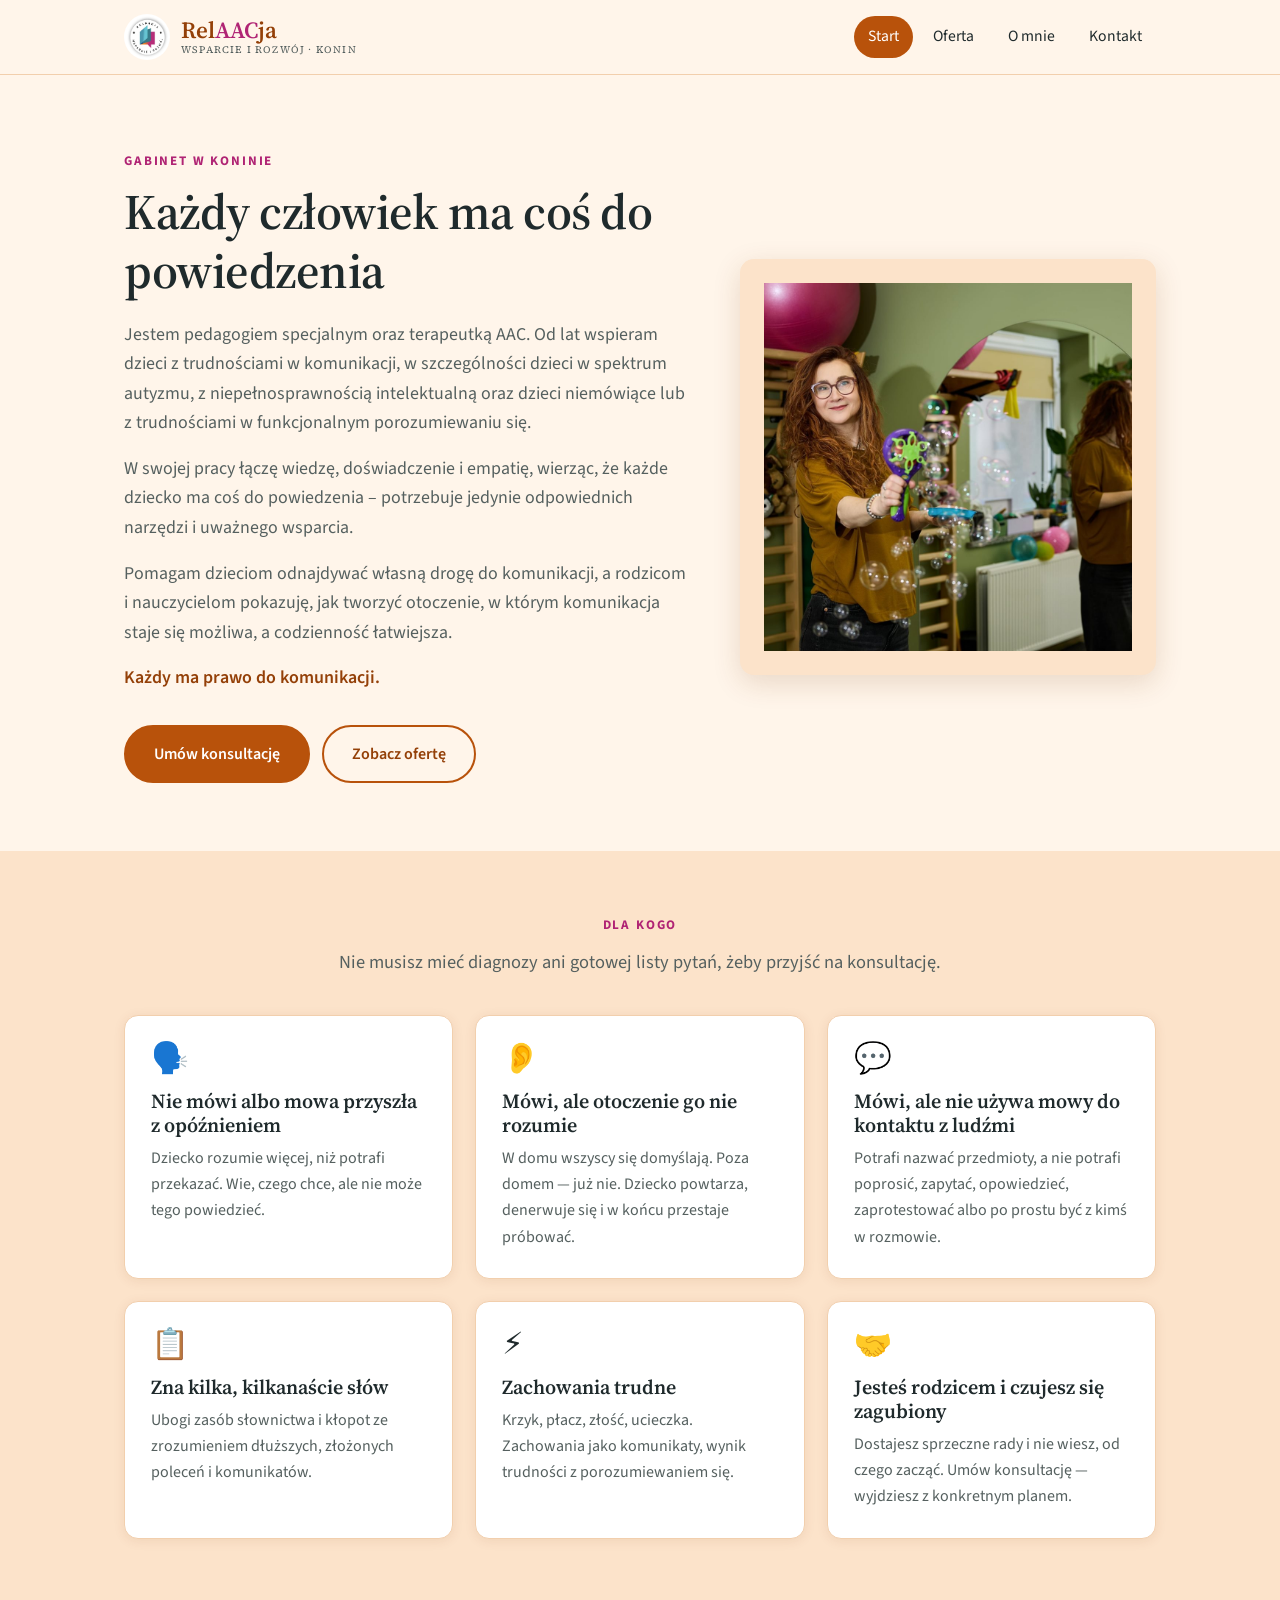
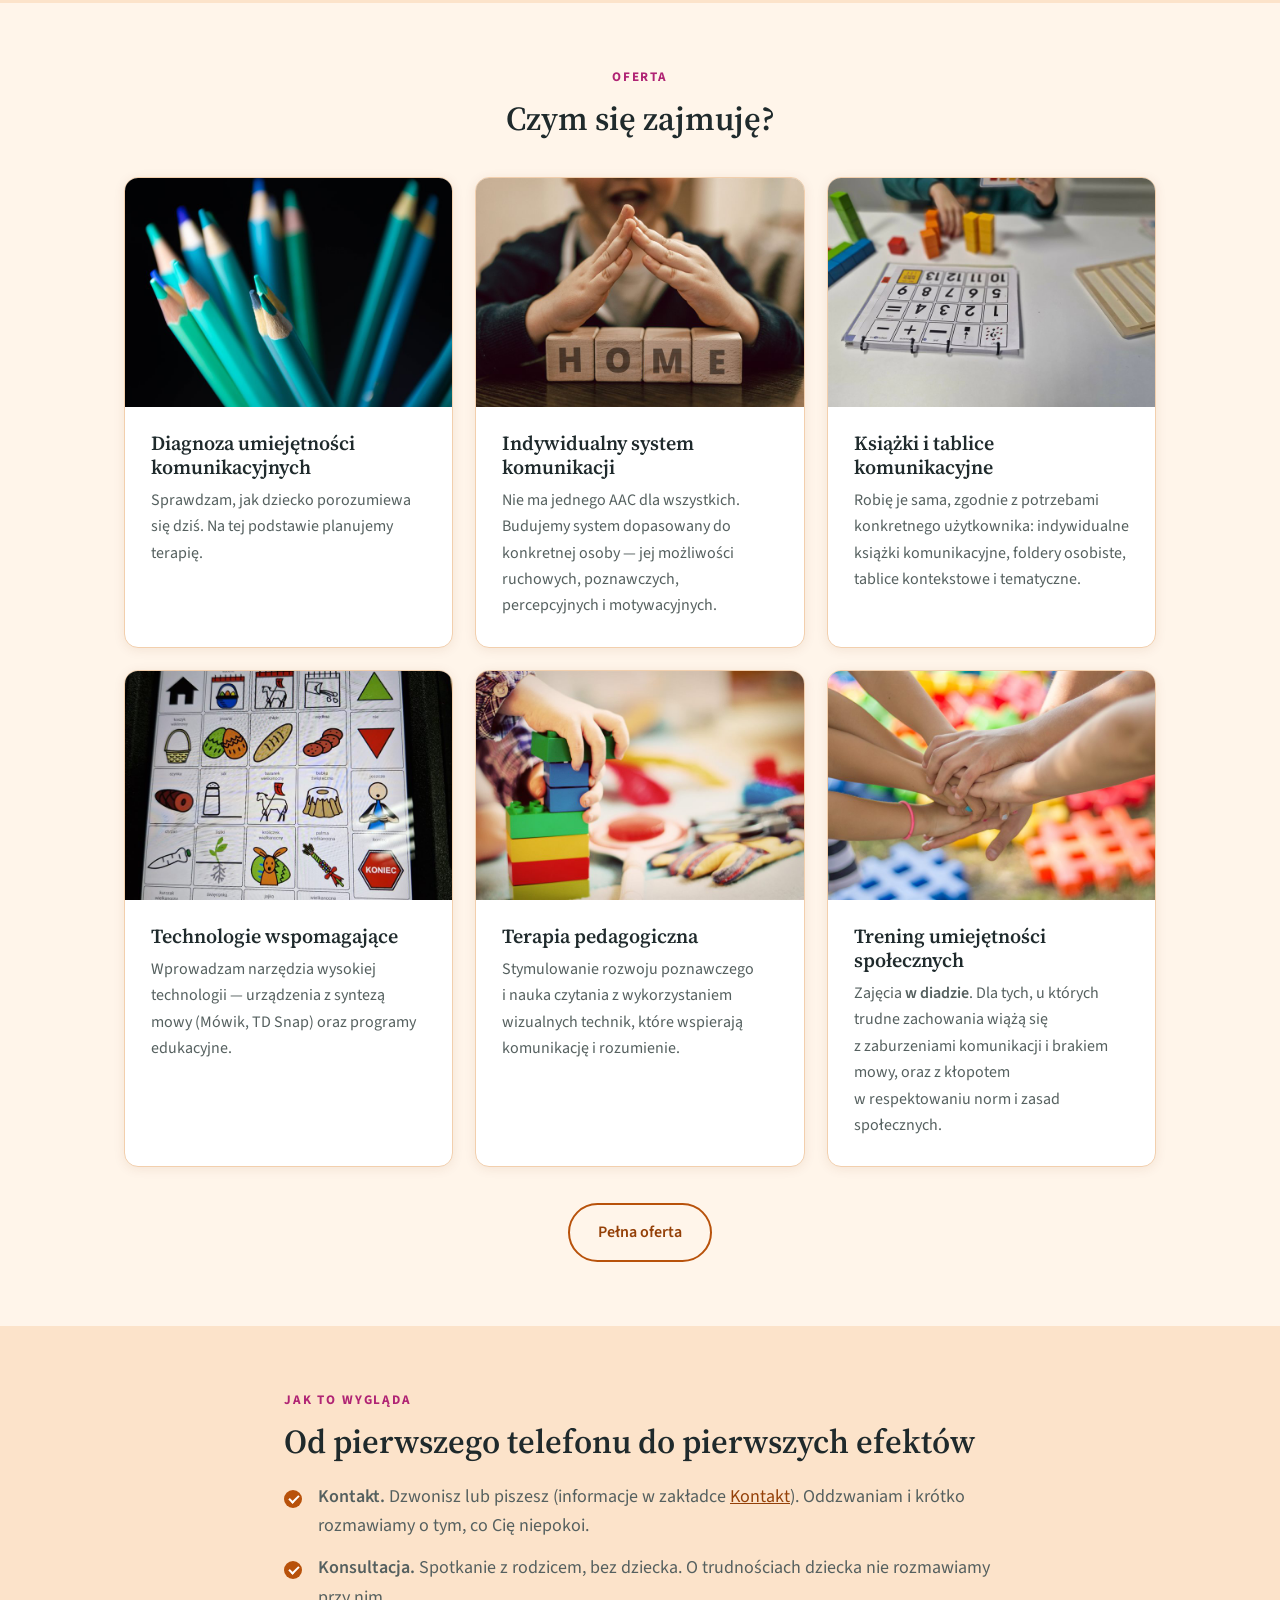
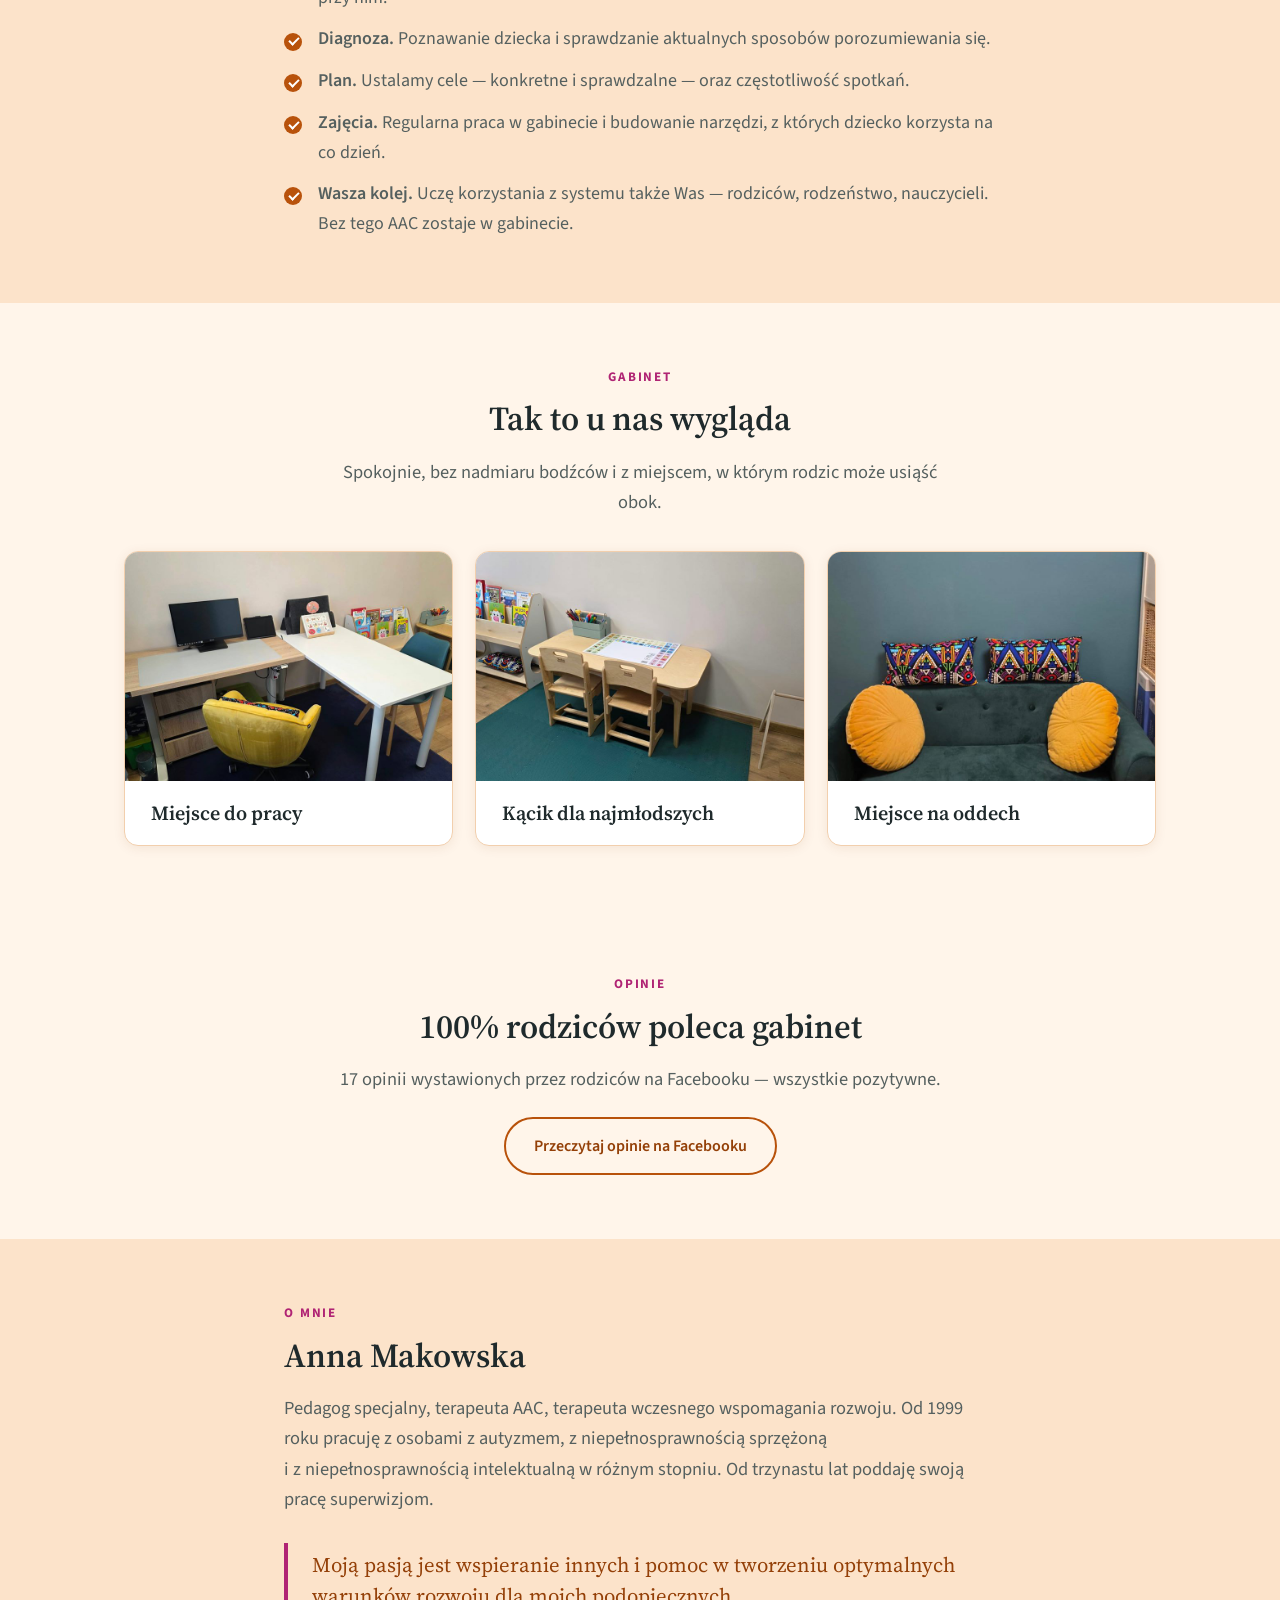
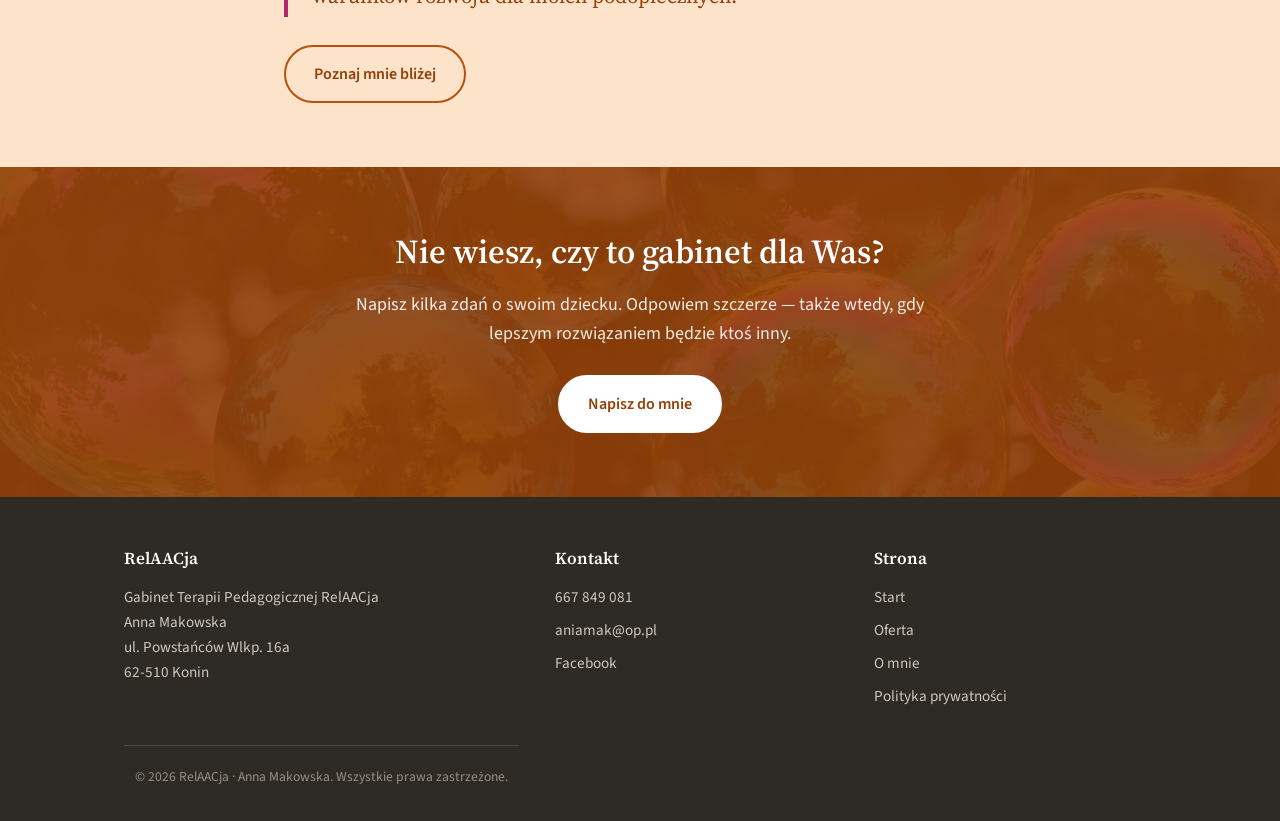
==== index.html @ c29cffcb "Try the site in the orange from the logo Anna wants to see the palette built on the orange in her lo" ====
<!DOCTYPE html>
<html lang="pl">
<head>
<meta charset="UTF-8">
<meta name="viewport" content="width=device-width, initial-scale=1">
<title>RelAACja — Anna Makowska | AAC i&nbsp;terapia pedagogiczna, Konin</title>
<meta name="description" content="Gabinet w Koninie. Alternatywne i wspomagające metody komunikacji (AAC), terapia pedagogiczna, wczesne wspomaganie rozwoju. Od 1999 roku pracy z dziećmi i młodzieżą niemówiącą.">
<link rel="preconnect" href="https://fonts.googleapis.com">
<link rel="preconnect" href="https://fonts.gstatic.com" crossorigin>
<link href="https://fonts.googleapis.com/css2?family=Source+Serif+4:wght@400;600;700&family=Source+Sans+3:wght@400;600;700&display=swap" rel="stylesheet">
<meta name="robots" content="noindex, nofollow">
<link rel="stylesheet" href="styl.css?v=39fa6bea">
<link rel="icon" type="image/jpeg" href="zdjecia/logo.jpg?v=5c3c6f18">
</head>
<body>

<header class="gora">
  <div class="wrap">
    <a class="logo" href="index.html">
      <img src="zdjecia/logo.jpg?v=5c3c6f18" alt="Logo gabinetu RelAACja">
      <span>Rel<span class="aac">AAC</span>ja<span class="podtytul">Wsparcie i&nbsp;rozwój &middot; Konin</span></span>
    </a>
    <nav>
      <a href="index.html" class="tu">Start</a>
      <a href="oferta.html">Oferta</a>
      <a href="o-mnie.html">O&nbsp;mnie</a>
      <a href="kontakt.html">Kontakt</a>
    </nav>
  </div>
</header>

<!-- ---------- hero ---------- -->
<section class="hero">
  <div class="wrap">
    <div>
      <p class="nadtytul">Gabinet w&nbsp;Koninie</p>
      <h1>Każdy człowiek ma coś do powiedzenia</h1>
      <p class="wstep">
        Jestem pedagogiem specjalnym oraz terapeutką AAC. Od lat wspieram dzieci
        z&nbsp;trudnościami w&nbsp;komunikacji, w&nbsp;szczególności dzieci w&nbsp;spektrum autyzmu,
        z&nbsp;niepełnosprawnością intelektualną oraz dzieci niemówiące lub
        z&nbsp;trudnościami w&nbsp;funkcjonalnym porozumiewaniu się.
      </p>
      <p class="wstep">
        W&nbsp;swojej pracy łączę wiedzę, doświadczenie i&nbsp;empatię, wierząc, że każde
        dziecko ma coś do powiedzenia – potrzebuje jedynie odpowiednich narzędzi
        i&nbsp;uważnego wsparcia.
      </p>
      <p class="wstep">
        Pomagam dzieciom odnajdywać własną drogę do komunikacji, a&nbsp;rodzicom
        i&nbsp;nauczycielom pokazuję, jak tworzyć otoczenie, w&nbsp;którym komunikacja staje
        się możliwa, a&nbsp;codzienność łatwiejsza.
      </p>
      <p class="wstep"><strong>Każdy ma prawo do komunikacji.</strong></p>
      <div class="przyciski">
        <a class="btn" href="kontakt.html">Umów konsultację</a>
        <a class="btn btn-obrys" href="oferta.html">Zobacz ofertę</a>
      </div>
    </div>
    <div class="hero-foto">
      <img src="zdjecia/hero-banki.jpg?v=1e55b22a"
           alt="Anna Makowska puszcza bańki mydlane w sali terapeutycznej">
    </div>
  </div>
</section>

<!-- ---------- dla kogo ---------- -->
<section class="akcent">
  <div class="wrap">
    <div class="srodek" style="margin-bottom:38px;">
      <p class="nadtytul">Dla kogo</p>
      <p class="lead" style="max-width:640px;margin:0 auto;">
        Nie musisz mieć diagnozy ani gotowej listy pytań, żeby przyjść
        na konsultację.
      </p>
    </div>
    <div class="karty">
      <div class="karta">
        <span class="ikona">🗣️</span>
        <h3>Nie mówi albo mowa przyszła z&nbsp;opóźnieniem</h3>
        <p>Dziecko rozumie więcej, niż potrafi przekazać. Wie, czego chce,
           ale nie może tego powiedzieć.</p>
      </div>
      <div class="karta">
        <span class="ikona">👂</span>
        <h3>Mówi, ale otoczenie go nie rozumie</h3>
        <p>W&nbsp;domu wszyscy się domyślają. Poza domem — już nie. Dziecko
           powtarza, denerwuje się i&nbsp;w&nbsp;końcu przestaje próbować.</p>
      </div>
      <div class="karta">
        <span class="ikona">💬</span>
        <h3>Mówi, ale nie używa mowy do kontaktu z&nbsp;ludźmi</h3>
        <p>Potrafi nazwać przedmioty, a&nbsp;nie potrafi poprosić, zapytać,
           opowiedzieć, zaprotestować albo po prostu być z&nbsp;kimś w&nbsp;rozmowie.</p>
      </div>
      <div class="karta">
        <span class="ikona">📋</span>
        <h3>Zna kilka, kilkanaście słów</h3>
        <p>Ubogi zasób słownictwa i&nbsp;kłopot ze zrozumieniem dłuższych,
           złożonych poleceń i&nbsp;komunikatów.</p>
      </div>
      <div class="karta">
        <span class="ikona">⚡</span>
        <h3>Zachowania trudne</h3>
        <p>Krzyk, płacz, złość, ucieczka. Zachowania jako komunikaty, wynik
           trudności z&nbsp;porozumiewaniem się.</p>
      </div>
      <div class="karta">
        <span class="ikona">🤝</span>
        <h3>Jesteś rodzicem i&nbsp;czujesz się zagubiony</h3>
        <p>Dostajesz sprzeczne rady i&nbsp;nie wiesz, od czego zacząć.
           Umów konsultację — wyjdziesz z&nbsp;konkretnym planem.</p>
      </div>
    </div>
  </div>
</section>

<!-- ---------- czym sie zajmuje ---------- -->
<section>
  <div class="wrap">
    <div class="srodek" style="margin-bottom:38px;">
      <p class="nadtytul">Oferta</p>
      <h2>Czym się zajmuję?</h2>
    </div>
    <div class="karty">
      <div class="karta z-foto">
        <img src="zdjecia/karta-diagnoza.jpg?v=1b4ea85d" alt="Kolorowe kredki ułożone wachlarzem">
        <div class="tresc">
          <h3>Diagnoza umiejętności komunikacyjnych</h3>
          <p>Sprawdzam, jak dziecko porozumiewa się dziś. Na tej podstawie
             planujemy terapię.</p>
        </div>
      </div>
      <div class="karta z-foto">
        <img src="zdjecia/karta-system.jpg?v=a9af3844"
             alt="Dziecko składa dłonie w daszek nad klockami z napisem HOME">
        <div class="tresc">
          <h3>Indywidualny system komunikacji</h3>
          <p>Nie ma jednego AAC dla wszystkich. Budujemy system dopasowany
             do konkretnej osoby — jej możliwości ruchowych, poznawczych,
             percepcyjnych i&nbsp;motywacyjnych.</p>
        </div>
      </div>
      <div class="karta z-foto">
        <img src="zdjecia/karta-ksiazki.jpg?v=54f8befa"
             alt="Książka komunikacyjna z symbolami liczb obok kolorowych klocków">
        <div class="tresc">
          <h3>Książki i&nbsp;tablice komunikacyjne</h3>
          <p>Robię je sama, zgodnie z&nbsp;potrzebami konkretnego użytkownika:
             indywidualne książki komunikacyjne, foldery osobiste, tablice
             kontekstowe i&nbsp;tematyczne.</p>
        </div>
      </div>
      <div class="karta z-foto">
        <img src="zdjecia/aac-tablet.jpg?v=59dda994" alt="Tablet z aplikacją do komunikacji z syntezą mowy">
        <div class="tresc">
          <h3>Technologie wspomagające</h3>
          <p>Wprowadzam narzędzia wysokiej technologii — urządzenia z&nbsp;syntezą
             mowy (Mówik, TD Snap) oraz programy edukacyjne.</p>
        </div>
      </div>
      <div class="karta z-foto">
        <img src="zdjecia/karta-terapia.jpg?v=12c17b1d"
             alt="Dziecięce dłonie budują wieżę z kolorowych klocków">
        <div class="tresc">
          <h3>Terapia pedagogiczna</h3>
          <p>Stymulowanie rozwoju poznawczego i&nbsp;nauka czytania z&nbsp;wykorzystaniem
             wizualnych technik, które wspierają komunikację i&nbsp;rozumienie.</p>
        </div>
      </div>
      <div class="karta z-foto">
        <img src="zdjecia/karta-tus.jpg?v=1d1fe916" alt="Dłonie kilkorga dzieci złożone razem">
        <div class="tresc">
          <h3>Trening umiejętności społecznych</h3>
          <p>Zajęcia <strong>w&nbsp;diadzie</strong>.
             Dla tych, u&nbsp;których trudne zachowania wiążą się z&nbsp;zaburzeniami
             komunikacji i&nbsp;brakiem mowy, oraz z&nbsp;kłopotem w&nbsp;respektowaniu
             norm i&nbsp;zasad społecznych.</p>
        </div>
      </div>
    </div>
    <div class="srodek" style="margin-top:36px;">
      <a class="btn btn-obrys" href="oferta.html">Pełna oferta</a>
    </div>
  </div>
</section>

<!-- ---------- jak wyglada wspolpraca ---------- -->
<section class="akcent">
  <div class="wrap waski">
    <p class="nadtytul">Jak to wygląda</p>
    <h2>Od pierwszego telefonu do pierwszych efektów</h2>
    <ul class="lista-check">
      <li><strong>Kontakt.</strong> Dzwonisz lub piszesz (informacje w&nbsp;zakładce
          <a href="kontakt.html">Kontakt</a>). Oddzwaniam i&nbsp;krótko rozmawiamy
          o&nbsp;tym, co Cię niepokoi.</li>
      <li><strong>Konsultacja.</strong> Spotkanie z&nbsp;rodzicem, bez dziecka.
          O&nbsp;trudnościach dziecka nie rozmawiamy przy nim.</li>
      <li><strong>Diagnoza.</strong> Poznawanie dziecka i&nbsp;sprawdzanie aktualnych
          sposobów porozumiewania się.</li>
      <li><strong>Plan.</strong> Ustalamy cele — konkretne i&nbsp;sprawdzalne —
          oraz częstotliwość spotkań.</li>
      <li><strong>Zajęcia.</strong> Regularna praca w&nbsp;gabinecie i&nbsp;budowanie narzędzi,
          z&nbsp;których dziecko korzysta na co dzień.</li>
      <li><strong>Wasza kolej.</strong> Uczę korzystania z&nbsp;systemu także Was —
          rodziców, rodzeństwo, nauczycieli. Bez tego AAC zostaje w&nbsp;gabinecie.</li>
    </ul>
  </div>
</section>

<!-- ---------- gabinet ---------- -->
<section>
  <div class="wrap">
    <div class="srodek" style="margin-bottom:34px;">
      <p class="nadtytul">Gabinet</p>
      <h2>Tak to u&nbsp;nas wygląda</h2>
      <p class="lead" style="max-width:620px;margin:0 auto;">
        Spokojnie, bez nadmiaru bodźców i&nbsp;z&nbsp;miejscem, w&nbsp;którym rodzic
        może usiąść obok.
      </p>
    </div>
    <div class="karty">
      <div class="karta z-foto">
        <img src="zdjecia/stanowisko-aac.jpg?v=d4c99390"
             alt="Biurko z tabletem i tablicą komunikacyjną, obok regał z książkami">
        <div class="tresc">
          <h3>Miejsce do pracy</h3>
        </div>
      </div>
      <div class="karta z-foto">
        <img src="zdjecia/kacik-dzieciecy.jpg?v=82fef51f"
             alt="Niski stolik z dwoma krzesełkami i planszą z symbolami">
        <div class="tresc">
          <h3>Kącik dla najmłodszych</h3>
        </div>
      </div>
      <div class="karta z-foto">
        <img src="zdjecia/kanapa.jpg?v=8a11a262"
             alt="Kanapa z poduszkami pod plakatami o emocjach">
        <div class="tresc">
          <h3>Miejsce na oddech</h3>
        </div>
      </div>
    </div>
  </div>
</section>

<!-- ---------- opinie ---------- -->
<section>
  <div class="wrap waski srodek">
    <p class="nadtytul">Opinie</p>
    <h2>100% rodziców poleca gabinet</h2>
    <p class="lead" style="margin-top:12px;">
      17 opinii wystawionych przez rodziców na Facebooku — wszystkie pozytywne.
    </p>
    <p style="margin-top:22px;">
      <a class="btn btn-obrys"
         href="https://www.facebook.com/profile.php?id=100088974345135&sk=reviews">
        Przeczytaj opinie na Facebooku</a>
    </p>
    <!-- Chcesz zacytować konkretne opinie wprost na stronie?
         Najpierw poproś te osoby o zgodę - to ich słowa i ich nazwiska. -->
  </div>
</section>

<!-- ---------- o mnie skrot ---------- -->
<section class="akcent">
  <div class="wrap waski">
    <p class="nadtytul">O&nbsp;mnie</p>
    <h2>Anna Makowska</h2>
    <p class="lead">
      Pedagog specjalny, terapeuta AAC, terapeuta wczesnego wspomagania rozwoju.
      Od 1999 roku pracuję z&nbsp;osobami z&nbsp;autyzmem, z&nbsp;niepełnosprawnością
      sprzężoną i&nbsp;z&nbsp;niepełnosprawnością intelektualną w&nbsp;różnym stopniu.
      Od trzynastu lat poddaję swoją pracę superwizjom.
    </p>
    <blockquote class="cytat">
      Moją pasją jest wspieranie innych i&nbsp;pomoc w&nbsp;tworzeniu optymalnych warunków
      rozwoju dla moich podopiecznych.
    </blockquote>
    <a class="btn btn-obrys" href="o-mnie.html">Poznaj mnie bliżej</a>
  </div>
</section>

<!-- ---------- pasek koncowy ---------- -->
<section class="cta z-tlem">
  <div class="wrap">
    <h2>Nie wiesz, czy to gabinet dla Was?</h2>
    <p>Napisz kilka zdań o&nbsp;swoim dziecku. Odpowiem szczerze — także wtedy,
       gdy lepszym rozwiązaniem będzie ktoś inny.</p>
    <a class="btn" href="kontakt.html">Napisz do mnie</a>
  </div>
</section>

<footer>
  <div class="wrap">
    <div>
      <h4>RelAACja</h4>
      <p>Gabinet Terapii Pedagogicznej RelAACja<br>
         Anna Makowska<br>
         ul. Powstańców Wlkp. 16a<br>
         62-510 Konin</p>
    </div>
    <div>
      <h4>Kontakt</h4>
      <ul>
        <li><a href="tel:+48667849081">667 849 081</a></li>
        <li><a href="mailto:aniamak@op.pl">aniamak@op.pl</a></li>
        <li><a href="https://www.facebook.com/profile.php?id=100088974345135">Facebook</a></li>
      </ul>
    </div>
    <div>
      <h4>Strona</h4>
      <ul>
        <li><a href="index.html">Start</a></li>
        <li><a href="oferta.html">Oferta</a></li>
        <li><a href="o-mnie.html">O&nbsp;mnie</a></li>
        <li><a href="polityka-prywatnosci.html">Polityka prywatności</a></li>
      </ul>
    </div>
  </div>
  <div class="wrap">
    <p class="stopka-dol">&copy; 2026 RelAACja &middot; Anna Makowska. Wszystkie prawa zastrzeżone.</p>
  </div>
</footer>

<script>
// Formularz ruszy razem z polityka prywatnosci - do tego czasu kierujemy
// rodzicow na telefon i maila, zeby nikt nie wysylal danych w prozne.
document.querySelectorAll('form').forEach(function(f){
  f.addEventListener('submit', function(e){
    e.preventDefault();
    alert('Formularz nie jest jeszcze uruchomiony.\n\nProsz\u0119 o kontakt telefoniczny: 667 849 081\nlub mailowy: aniamak@op.pl');
  });
});
</script>
</body>
</html>
---- styl.css ----
/* ============================================================
   Relaacja - Gabinet Terapii Pedagogicznej. AAC
   Wspolny arkusz stylow dla wszystkich podstron.
   ============================================================ */

/* Paleta wzieta wprost z logo gabinetu: turkusowa ksiazka, magentowy
   dymek i pomaranczowy gradient u dolu. Warstwa tla jest ciepla
   (kremowa), kolory z logo sluza wylacznie za akcenty. */
:root{
  --tlo:#FBF7F0;          /* cieple kremowe tlo calej strony */
  --tlo-karta:#FFFFFF;
  --tlo-akcent:#F3ECDF;   /* glebszy piasek - sekcje wyrozniane */
  --tekst:#1F2A2C;
  --tekst-jasny:#5A6769;
  --akcent:#2B7E8C;       /* turkus z logo - kolor glowny */
  --akcent-ciemny:#1E616E;
  --cieply:#C0287E;       /* magenta z logo - akcenty, podkreslenia */
  --pomarancz:#EE7B22;    /* pomarancz z logo - drobne detale */
  --ramka:#E6DCCB;        /* ramka w tonacji tla, nie siwa */
  --cien:0 2px 12px rgba(74,58,38,.08);
  --cien-mocny:0 8px 28px rgba(74,58,38,.14);
  --zaokr:14px;
}

*{box-sizing:border-box;margin:0;padding:0;}

html{scroll-behavior:smooth;}

body{
  background:var(--tlo);
  color:var(--tekst);
  font-family:'Source Sans 3','Segoe UI',system-ui,sans-serif;
  font-size:18px;          /* duzy tekst - czytelnosc jest tu priorytetem */
  line-height:1.65;
  -webkit-font-smoothing:antialiased;
}

.wrap{max-width:1080px;margin:0 auto;padding:0 24px;}
.waski{max-width:760px;}

/* ---------- typografia ---------- */
h1,h2,h3{font-family:'Source Serif 4',Georgia,serif;line-height:1.2;font-weight:600;}
h1{font-size:clamp(2rem,5vw,3.1rem);letter-spacing:-.01em;}
h2{font-size:clamp(1.5rem,3.4vw,2.1rem);margin-bottom:18px;}
h3{font-size:1.25rem;margin-bottom:8px;}
p{margin-bottom:16px;}
p:last-child{margin-bottom:0;}
a{color:var(--akcent-ciemny);}
strong{font-weight:600;}

.nadtytul{
  font-size:.82rem;letter-spacing:.14em;text-transform:uppercase;
  color:var(--cieply);font-weight:700;margin-bottom:10px;
}
.lead{font-size:1.15rem;color:var(--tekst-jasny);}

/* ---------- naglowek strony ---------- */
.gora{
  background:var(--tlo);
  border-bottom:1px solid var(--ramka);
  position:sticky;top:0;z-index:50;
}
.gora .wrap{
  display:flex;align-items:center;justify-content:space-between;
  gap:20px;padding-top:14px;padding-bottom:14px;flex-wrap:wrap;
}
.logo{
  font-family:'Source Serif 4',Georgia,serif;font-size:1.45rem;font-weight:600;
  color:var(--akcent-ciemny);text-decoration:none;line-height:1.1;
  display:flex;align-items:center;gap:11px;
}
.logo img{
  width:46px;height:46px;border-radius:50%;display:block;flex-shrink:0;
  /* logo ma biale tlo - okrag wtapia je w tlo strony */
}
/* w logo z ulotki czlon "AAC" jest magentowy - to samo robimy w nazwie */
.logo .aac{color:var(--cieply);}
.logo .podtytul{display:block;font-family:inherit;font-size:.62rem;letter-spacing:.12em;
  text-transform:uppercase;color:var(--tekst-jasny);font-weight:400;margin-top:2px;}

nav{display:flex;gap:6px;align-items:center;flex-wrap:wrap;}
nav a{
  text-decoration:none;color:var(--tekst);font-size:.98rem;
  padding:8px 14px;border-radius:999px;transition:background .15s,color .15s;
}
nav a:hover{background:var(--tlo-akcent);}
nav a.tu{background:var(--akcent);color:#fff;}

/* ---------- przyciski ---------- */
.btn{
  display:inline-block;text-decoration:none;font-weight:600;font-size:1rem;
  padding:14px 28px;border-radius:999px;border:2px solid var(--akcent);
  background:var(--akcent);color:#fff;cursor:pointer;
  transition:background .15s,border-color .15s,transform .1s;
}
.btn:hover{background:var(--akcent-ciemny);border-color:var(--akcent-ciemny);}
.btn:active{transform:translateY(1px);}
.btn-obrys{background:transparent;color:var(--akcent-ciemny);}
.btn-obrys:hover{background:var(--tlo-akcent);color:var(--akcent-ciemny);border-color:var(--akcent-ciemny);}

/* ---------- sekcje ---------- */
section{padding:64px 0;}
section.akcent{background:var(--tlo-akcent);}
.srodek{text-align:center;}
.srodek .nadtytul{margin-left:auto;margin-right:auto;}

/* ---------- hero ---------- */
.hero{padding:76px 0 68px;}
.hero .wrap{display:grid;grid-template-columns:1.15fr .85fr;gap:52px;align-items:center;}
.hero p.lead{margin-top:18px;font-size:1.22rem;}
.hero .przyciski{margin-top:32px;display:flex;gap:12px;flex-wrap:wrap;}
.hero-foto{
  aspect-ratio:1/1;border-radius:var(--zaokr);overflow:hidden;
  background:var(--tlo-akcent);box-shadow:var(--cien-mocny);
  display:flex;align-items:center;justify-content:center;
  color:var(--tekst-jasny);font-size:.95rem;text-align:center;padding:24px;
}
.hero-foto img{width:100%;height:100%;object-fit:cover;display:block;}

/* ---------- karty ---------- */
.karty{display:grid;grid-template-columns:repeat(auto-fit,minmax(270px,1fr));gap:22px;}
.karta{
  background:var(--tlo-karta);border:1px solid var(--ramka);
  border-radius:var(--zaokr);padding:28px 26px;box-shadow:var(--cien);
}
.karta .ikona{font-size:1.9rem;line-height:1;margin-bottom:14px;display:block;}
.karta p{color:var(--tekst-jasny);font-size:1rem;}

/* karta ze zdjeciem na gorze */
.karta.z-foto{padding:0;overflow:hidden;display:flex;flex-direction:column;}
.karta.z-foto img{
  width:100%;aspect-ratio:10/7;object-fit:cover;display:block;
  background:var(--tlo-akcent);
}
.karta.z-foto .tresc{padding:24px 26px 28px;}

/* szeroki pas ze zdjeciem miedzy sekcjami */
.banner{
  display:block;width:100%;height:clamp(170px,24vw,280px);
  object-fit:cover;border-radius:var(--zaokr);box-shadow:var(--cien);
  background:var(--tlo-akcent);
}

/* karta uslugi z cena */
.usluga{
  background:var(--tlo-karta);border:1px solid var(--ramka);
  border-radius:var(--zaokr);padding:28px 26px;box-shadow:var(--cien);margin-bottom:18px;
}
.usluga .naglowek{
  display:flex;justify-content:space-between;align-items:baseline;
  gap:16px;flex-wrap:wrap;margin-bottom:10px;
}
.usluga h3{margin-bottom:0;}
.cena{
  font-weight:700;color:var(--akcent-ciemny);white-space:nowrap;font-size:1.05rem;
  background:var(--tlo-akcent);padding:5px 14px;border-radius:999px;
}
.usluga p{color:var(--tekst-jasny);font-size:1rem;}
.usluga ul{margin:10px 0 0 20px;color:var(--tekst-jasny);font-size:1rem;}
.usluga li{margin-bottom:5px;}

/* ---------- lista z ptaszkami ---------- */
.lista-check{list-style:none;display:grid;gap:12px;margin-top:20px;}
.lista-check li{padding-left:34px;position:relative;color:var(--tekst-jasny);}
.lista-check li::before{
  content:"";position:absolute;left:0;top:.45em;
  width:18px;height:18px;border-radius:50%;
  background:var(--akcent);
}
.lista-check li::after{
  content:"";position:absolute;left:5px;top:.72em;
  width:8px;height:4px;border-left:2px solid #fff;border-bottom:2px solid #fff;
  transform:rotate(-45deg);
}

/* ---------- cytat / wyrozniony blok ---------- */
.cytat{
  border-left:4px solid var(--cieply);padding:6px 0 6px 24px;
  font-family:'Source Serif 4',Georgia,serif;font-size:1.3rem;line-height:1.5;
  color:var(--akcent-ciemny);margin:28px 0;
}

/* ---------- formularz ---------- */
.formularz{
  background:var(--tlo-karta);border:1px solid var(--ramka);
  border-radius:var(--zaokr);padding:32px;box-shadow:var(--cien);
}
.pole{margin-bottom:20px;}
.pole label{display:block;font-weight:600;margin-bottom:6px;font-size:1rem;}
.pole .podpowiedz{font-weight:400;color:var(--tekst-jasny);font-size:.9rem;}
.pole input,.pole textarea,.pole select{
  width:100%;font-family:inherit;font-size:1rem;color:var(--tekst);
  padding:12px 14px;border:1px solid var(--ramka);border-radius:10px;
  background:var(--tlo);transition:border-color .15s,box-shadow .15s;
}
.pole input:focus,.pole textarea:focus,.pole select:focus{
  outline:none;border-color:var(--akcent);box-shadow:0 0 0 3px rgba(43,126,140,.18);
}
.pole textarea{min-height:130px;resize:vertical;}
.zgoda{display:flex;gap:10px;align-items:flex-start;font-size:.92rem;color:var(--tekst-jasny);}
.zgoda input{width:auto;margin-top:5px;flex-shrink:0;}
.ukryte{position:absolute;left:-9999px;}

/* ---------- dane kontaktowe ---------- */
.kontakt-siatka{display:grid;grid-template-columns:1fr 1fr;gap:40px;align-items:start;}
.dane{list-style:none;display:grid;gap:20px;margin-top:6px;}
.dane li{display:flex;gap:14px;align-items:flex-start;}
.dane .ikona{font-size:1.35rem;line-height:1.3;}
.dane .etykieta{font-size:.8rem;letter-spacing:.1em;text-transform:uppercase;
  color:var(--tekst-jasny);display:block;}
.dane a{color:var(--akcent-ciemny);font-weight:600;text-decoration:none;font-size:1.08rem;}
.dane a:hover{text-decoration:underline;}
.mapa{width:100%;height:300px;border:0;border-radius:var(--zaokr);
  box-shadow:var(--cien);margin-top:32px;}

/* ---------- pasek CTA ---------- */
.cta{background:var(--akcent);color:#fff;text-align:center;}
.cta h2{color:#fff;}
.cta p{color:rgba(255,255,255,.9);max-width:600px;margin:0 auto 26px;}

/* pasek CTA ze zdjeciem w tle - turkusowa zaslona trzyma kontrast tekstu */
.cta.z-tlem{
  position:relative;
  background-image:url("zdjecia/banki-mydlane.jpg");
  background-size:cover;background-position:center;
}
.cta.z-tlem::before{
  content:"";position:absolute;inset:0;
  background:rgba(30,97,110,.9);
}
.cta.z-tlem .wrap{position:relative;z-index:1;}
.cta .btn{background:#fff;color:var(--akcent-ciemny);border-color:#fff;}
.cta .btn:hover{background:var(--tlo);border-color:var(--tlo);color:var(--akcent-ciemny);}

/* ---------- stopka ---------- */
footer{
  background:#2E2A24;color:#CFC8BC;padding:48px 0 32px;font-size:.95rem;
}
footer .wrap{display:grid;grid-template-columns:1.4fr 1fr 1fr;gap:36px;}
footer h4{font-family:'Source Serif 4',Georgia,serif;color:#fff;font-size:1.05rem;
  margin-bottom:12px;font-weight:600;}
footer a{color:#CFC8BC;text-decoration:none;}
footer a:hover{color:#fff;text-decoration:underline;}
footer ul{list-style:none;display:grid;gap:8px;}
.stopka-dol{
  border-top:1px solid rgba(255,255,255,.14);margin-top:36px;padding-top:20px;
  font-size:.85rem;color:#978F82;text-align:center;
}

/* ---------- telefony i tablety ---------- */
@media (max-width:860px){
  .hero .wrap{grid-template-columns:1fr;gap:34px;}
  .hero-foto{max-width:340px;margin:0 auto;}
  .kontakt-siatka{grid-template-columns:1fr;gap:28px;}
  footer .wrap{grid-template-columns:1fr;gap:26px;}
}
@media (max-width:620px){
  body{font-size:17px;}
  section{padding:48px 0;}
  .gora .wrap{flex-direction:column;align-items:flex-start;gap:12px;}
  nav{width:100%;}
  nav a{padding:7px 11px;font-size:.92rem;}
  .formularz{padding:24px 20px;}
}

/* ---------- dostepnosc ---------- */
:focus-visible{outline:3px solid var(--cieply);outline-offset:2px;}
@media (prefers-reduced-motion:reduce){
  *{animation:none!important;transition:none!important;scroll-behavior:auto!important;}
}

/* ---------- lista kursow i szkolen ----------
   Jest ich blisko dwadziescia, wiec w jednej kolumnie robi sie z tego
   sciana tekstu. Na szerokim ekranie lamiemy ja na dwie. */
.lista-kursy{
  list-style:none;margin-top:16px;
  columns:2;column-gap:34px;
}
.lista-kursy li{
  break-inside:avoid;padding-left:20px;position:relative;
  margin-bottom:11px;font-size:.97rem;color:var(--tekst-jasny);line-height:1.5;
}
.lista-kursy li::before{
  content:"";position:absolute;left:0;top:.62em;
  width:7px;height:7px;border-radius:50%;background:var(--cieply);
}
.podgrupa{
  font-size:.82rem;letter-spacing:.12em;text-transform:uppercase;
  color:var(--akcent-ciemny);font-weight:700;margin-top:28px;
}
@media (max-width:700px){ .lista-kursy{ columns:1; } }
@media print{ .lista-kursy{ columns:2; } }

/* ---------- prosta lista wypunktowana (polityka prywatnosci) ---------- */
.lista-prosta{list-style:none;margin:14px 0 0;}
.lista-prosta li{
  padding-left:20px;position:relative;margin-bottom:9px;
  color:var(--tekst-jasny);line-height:1.55;
}
.lista-prosta li::before{
  content:"";position:absolute;left:0;top:.62em;
  width:7px;height:7px;border-radius:50%;background:var(--cieply);
}
.lista-prosta.numerowana{list-style:decimal;margin-left:22px;}
.lista-prosta.numerowana li{padding-left:4px;}
.lista-prosta.numerowana li::before{content:none;}

/* Karta ze zdjeciem i samym tytulem (sekcja "Gabinet") - bez opisu
   domyslne odstepy zostawialyby pod tytulem pusty pas. */
.karta.z-foto .tresc h3:only-child{margin-bottom:0;}
.karta.z-foto .tresc:has(> h3:only-child){padding:20px 26px;}

/* Pas z grafika zawierajaca napisy (baner z logo na Ofercie). Zwykly .banner
   przycina obraz do ramki, co przy zdjeciu jest w porzadku, ale tu ucieloby
   tekst - dlatego ta odmiana pokazuje obraz zawsze w calosci. */
.banner.caly{height:auto;}

/* Pionowa odmiana ramki na zdjecie (portret na stronie O mnie). W kwadracie
   pionowy portret tracil czubek glowy. */
.hero-foto.pion{aspect-ratio:4/5;}
@media (max-width:860px){ .hero-foto.pion{max-width:320px;} }

/* Wstep na stronie glownej: cztery akapity jednego tekstu, wiec wszystkie
   w tym samym rozmiarze. Wiekszy pierwszy akapit wygladal jak blad. */
.hero p.wstep{margin-top:14px;font-size:1.12rem;color:var(--tekst-jasny);}
.hero h1 + p.wstep{margin-top:18px;}
.hero p.wstep strong{color:var(--akcent-ciemny);}

/* ============================================================
   WARIANT POMARANCZOWY - PROBA (listopad 2026)
   Anna chce zobaczyc strone oparta na pomaranczu z logo zamiast kremu.
   Caly wariant to ten jeden blok nadpisujacy palete: zeby wrocic do
   kremowego, wystarczy go usunac - nic innego nie trzeba ruszac.

   Pomarancz z logo (#EE7B22) jest za jasny pod bialy tekst (kontrast 2,8),
   wiec przyciski maja jego ciemniejszy, przypalony odcien (4,9), a sam
   kolor z logo zostaje w tlach, gdzie nie musi niesc napisow.
   ============================================================ */
:root{
  --tlo:#FFF5EA;            /* jasna morela - tlo strony */
  --tlo-akcent:#FCE3CA;     /* brzoskwinia - sekcje wyrozniane */
  --ramka:#F2CFAD;
  --akcent:#B8520B;         /* przypalony pomarancz - przyciski, znaczniki */
  --akcent-ciemny:#944008;  /* linki, cytat, nazwa w naglowku */
  --tekst-jasny:#55605F;    /* odrobine ciemniejszy, bo tlo pasow jest mocniejsze */
  --cieply:#B02474;         /* magenta z logo, przyciemniona pod brzoskwinie */
  --cien:0 2px 12px rgba(120,60,10,.09);
  --cien-mocny:0 8px 28px rgba(120,60,10,.16);
}
.cta.z-tlem::before{background:rgba(148,64,8,.9);}
.pole input:focus,.pole textarea:focus,.pole select:focus{box-shadow:0 0 0 3px rgba(184,82,11,.2);}
/* koniec wariantu pomaranczowego */

/* ---------- informacja o wylaczonym formularzu (tylko wersja publikowana) ---------- */
.uwaga-formularz{
  background:#FFF4E8;border:1px solid #F0C9A0;border-radius:var(--zaokr);
  padding:16px 20px;margin-bottom:18px;font-size:.97rem;line-height:1.55;
}
.uwaga-formularz strong{display:block;margin-bottom:4px;color:#A9540E;}
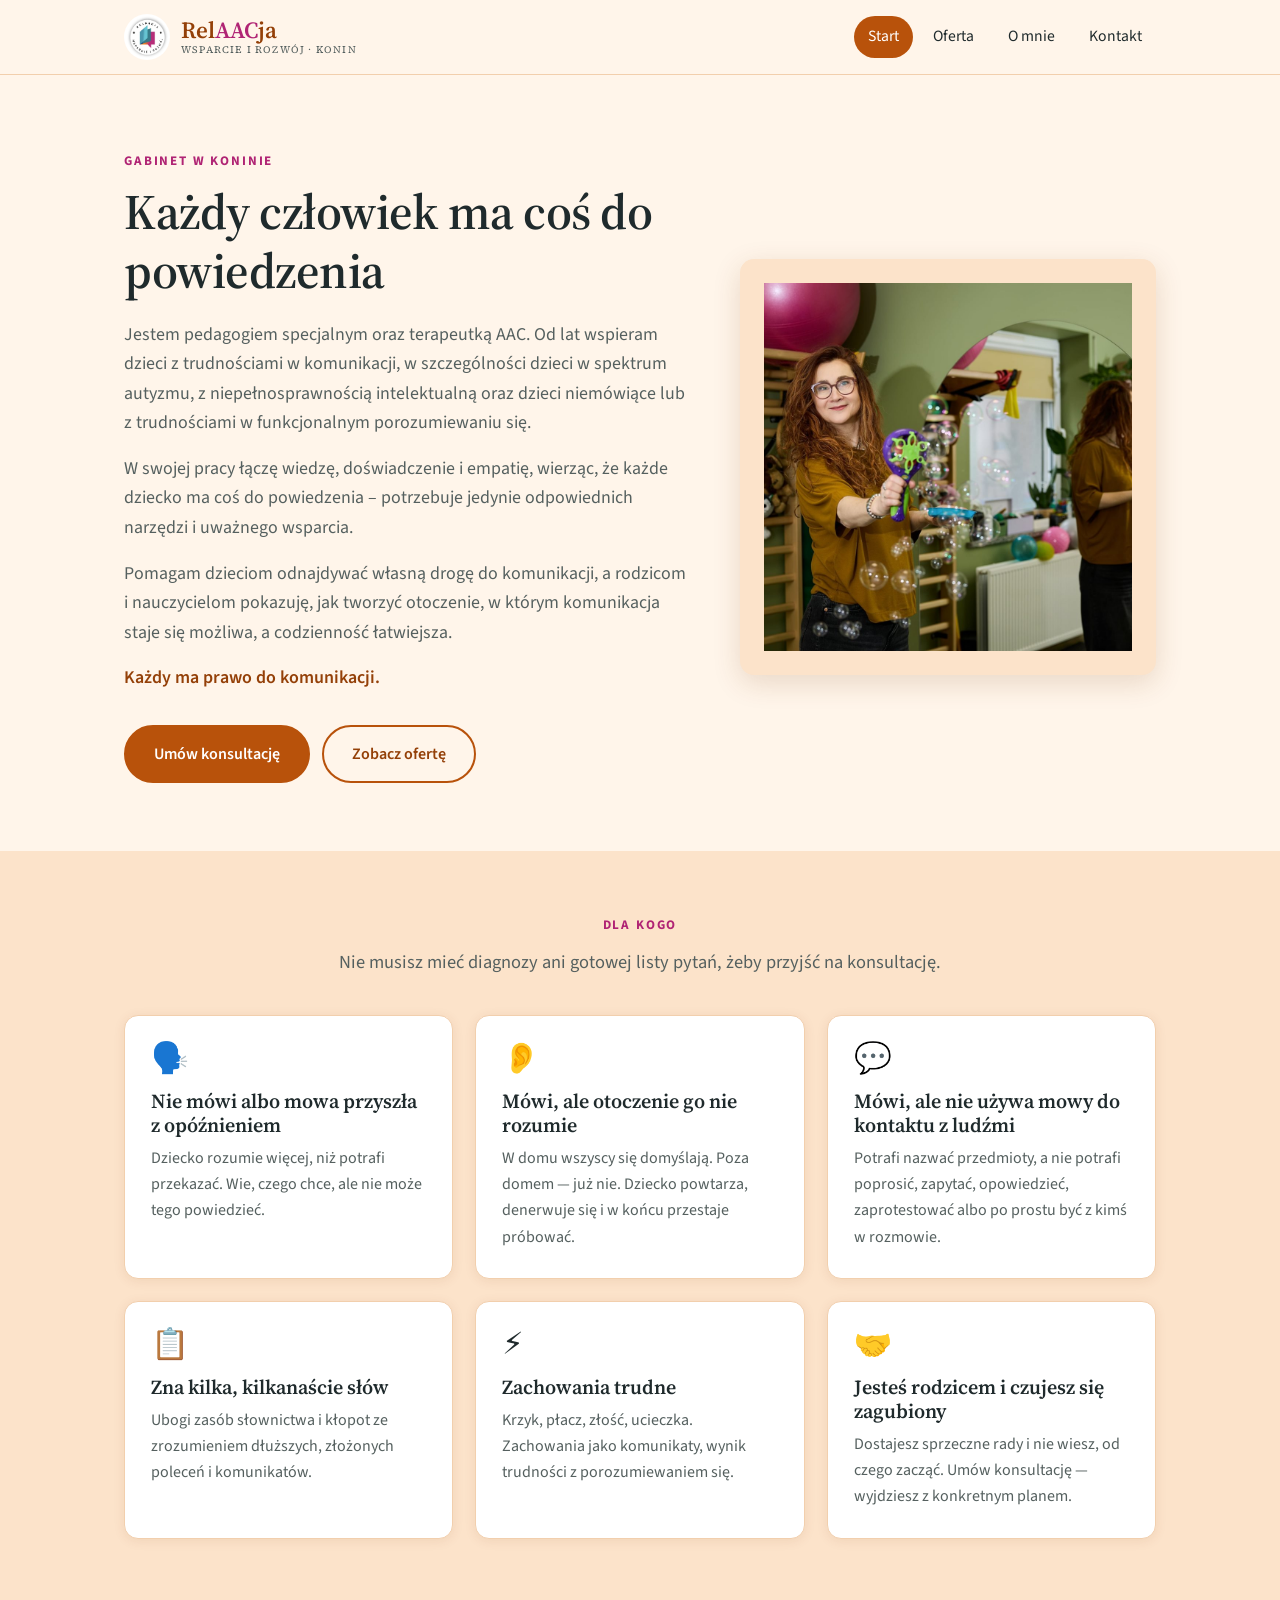
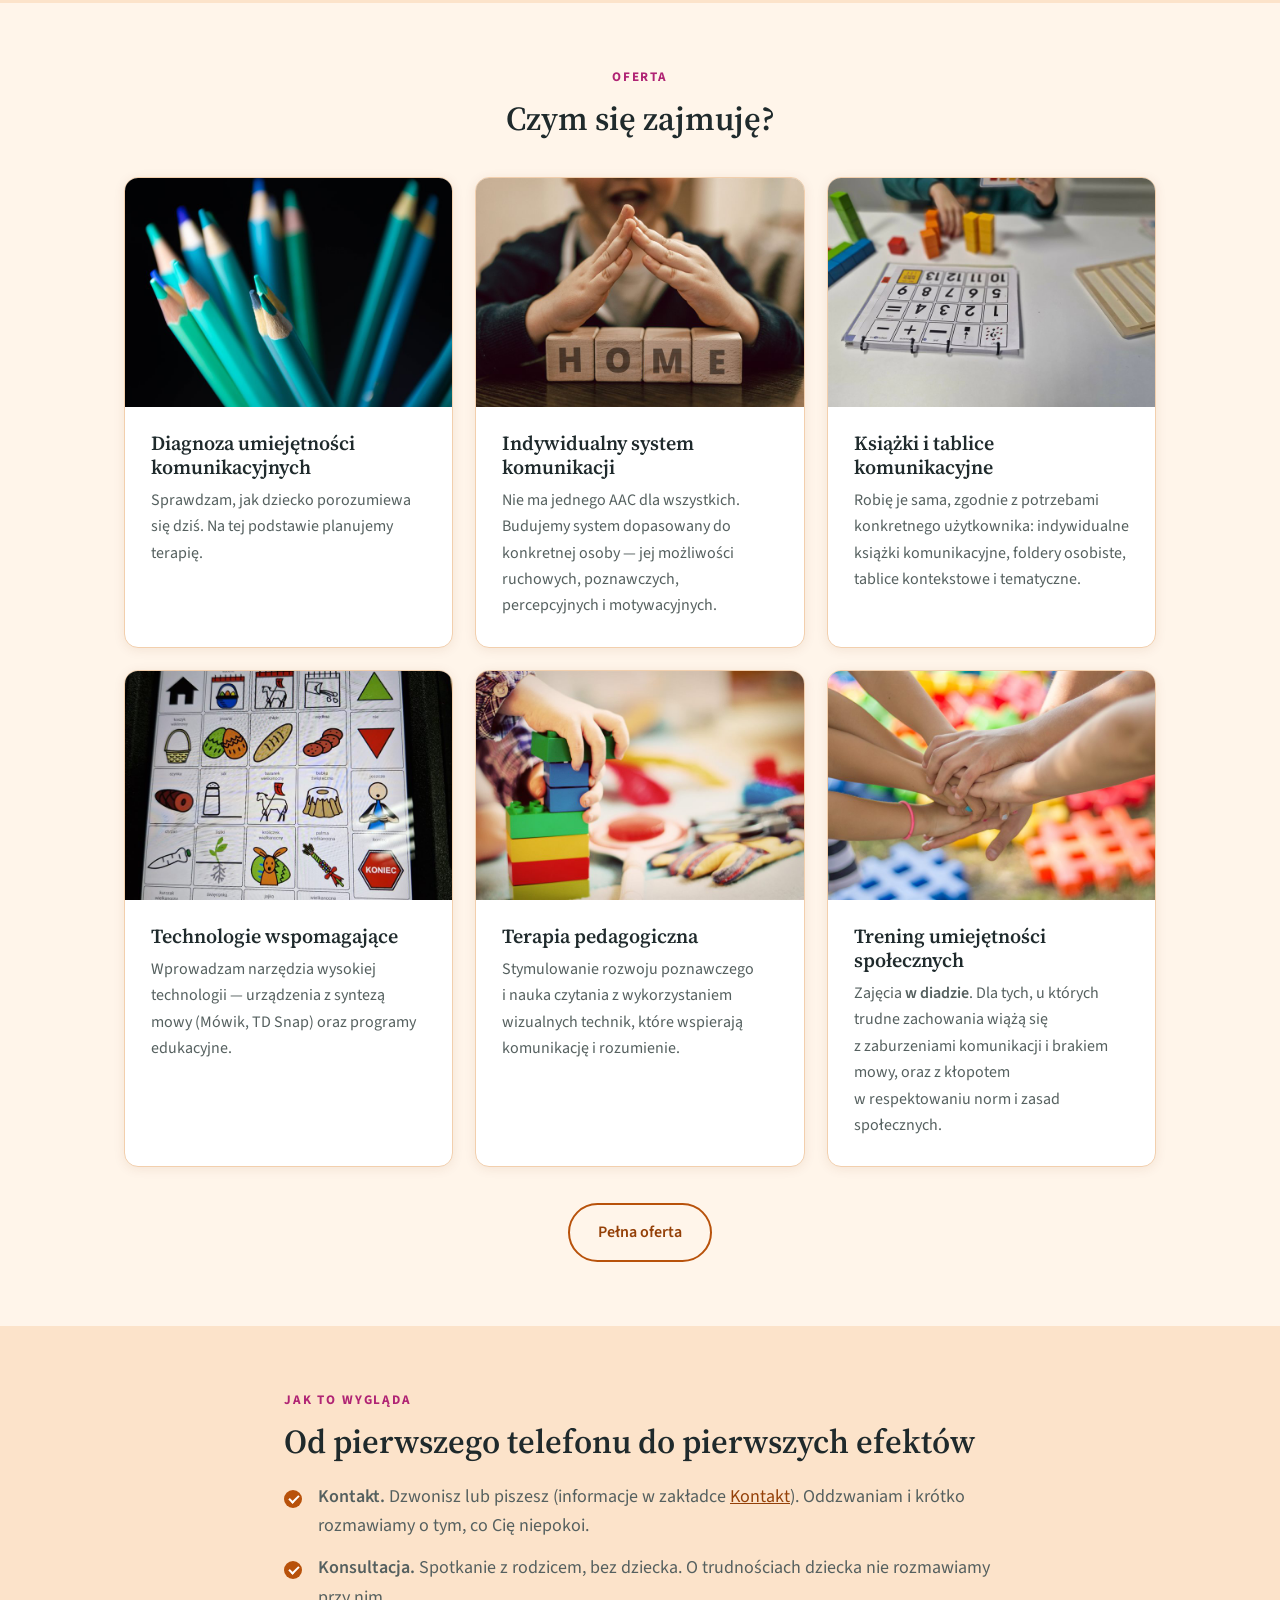
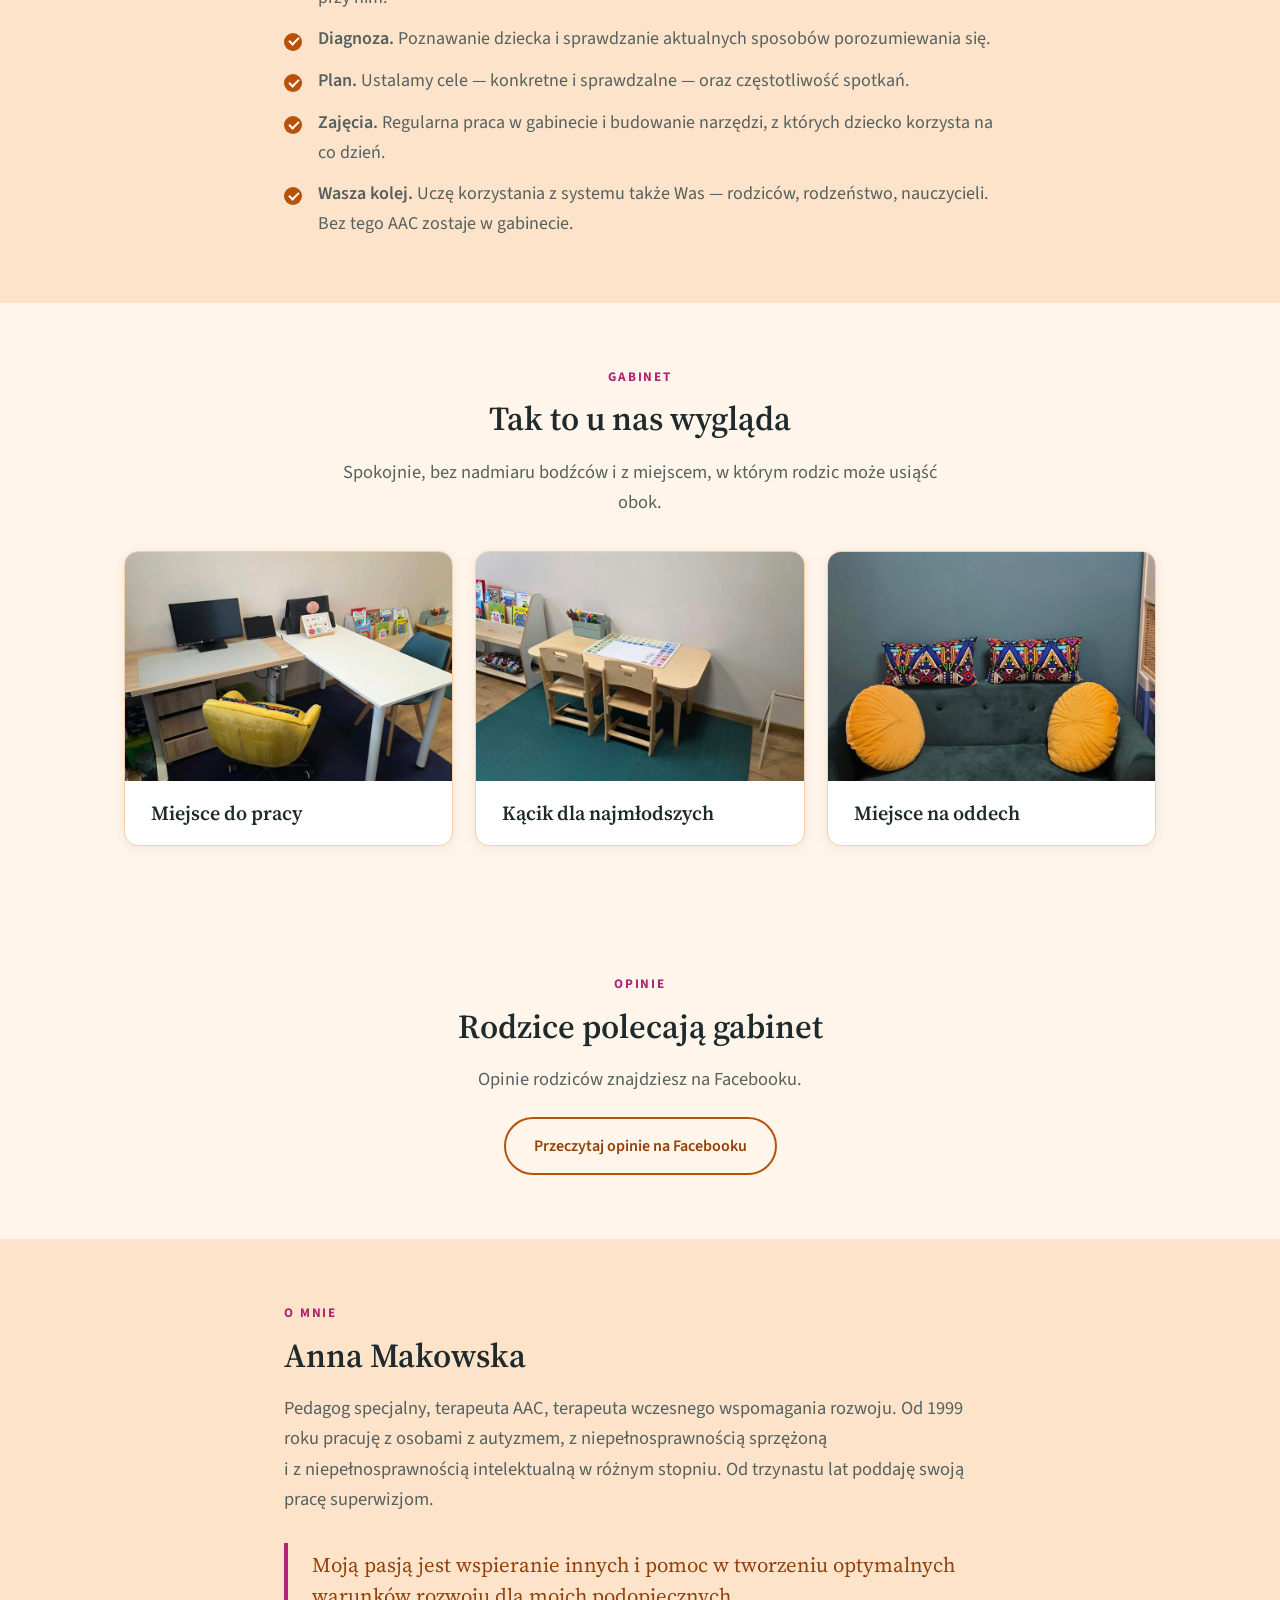
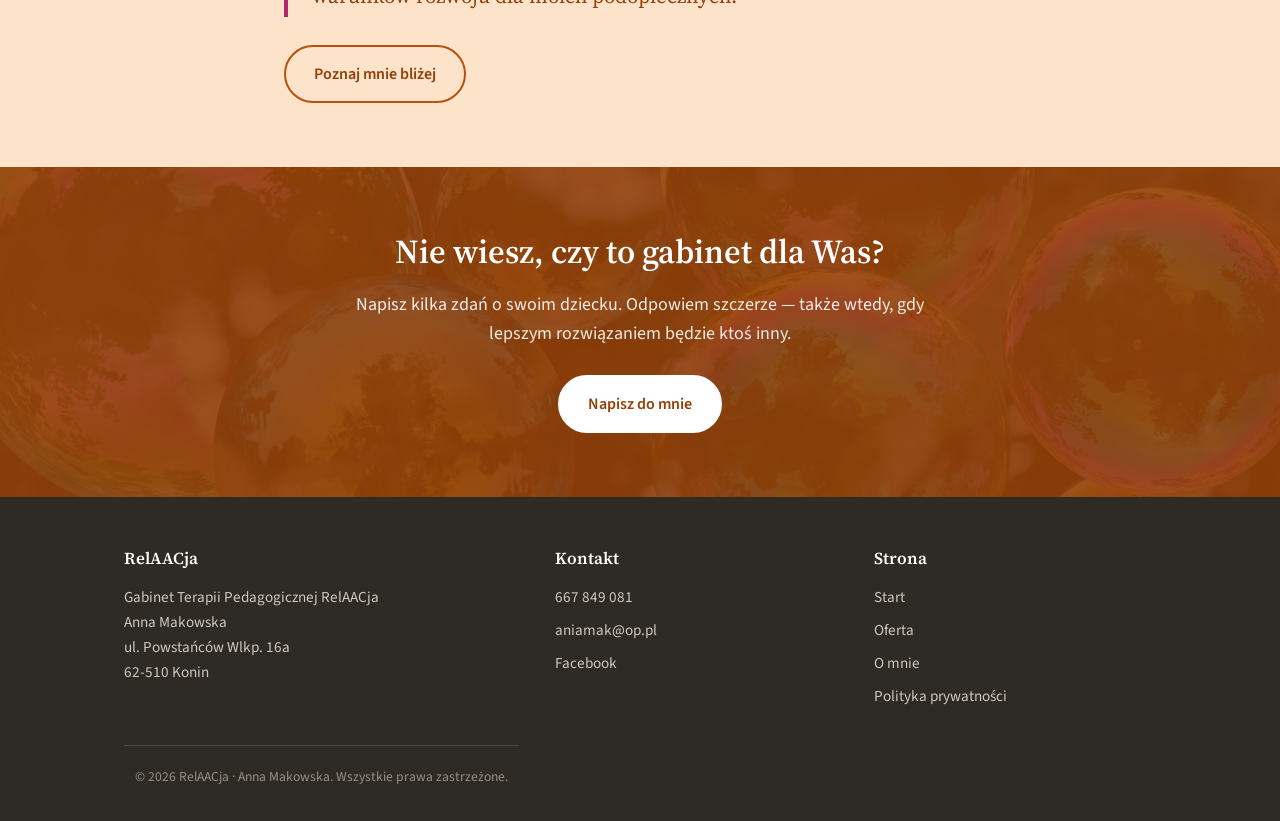
==== commit 0836e1c4: "Stop quoting a review count that will go stale The reviews section said 17 reviews and 100 percent, " ====
--- a/index.html
+++ b/index.html
@@ -249,9 +249,9 @@
 <section>
   <div class="wrap waski srodek">
     <p class="nadtytul">Opinie</p>
-    <h2>100% rodziców poleca gabinet</h2>
+    <h2>Rodzice polecają gabinet</h2>
     <p class="lead" style="margin-top:12px;">
-      17 opinii wystawionych przez rodziców na Facebooku — wszystkie pozytywne.
+      Opinie rodziców znajdziesz na Facebooku.
     </p>
     <p style="margin-top:22px;">
       <a class="btn btn-obrys"
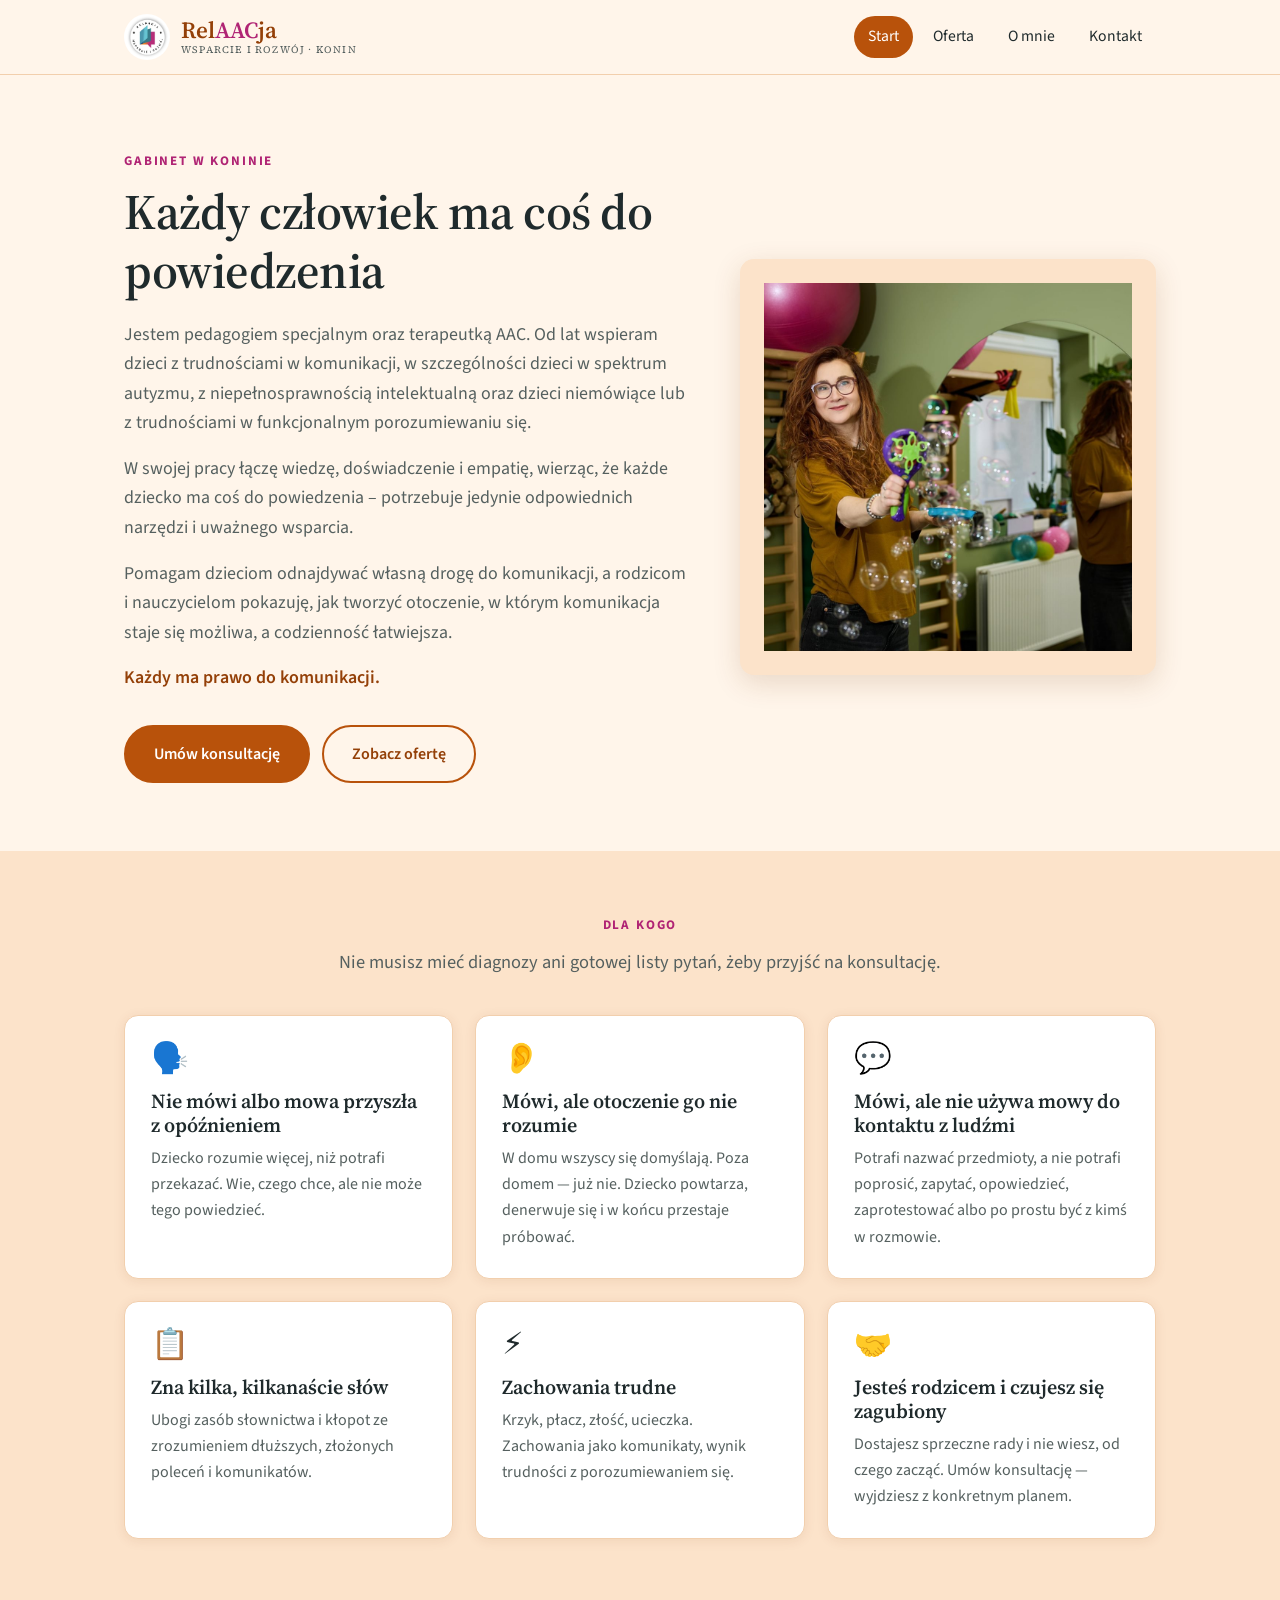
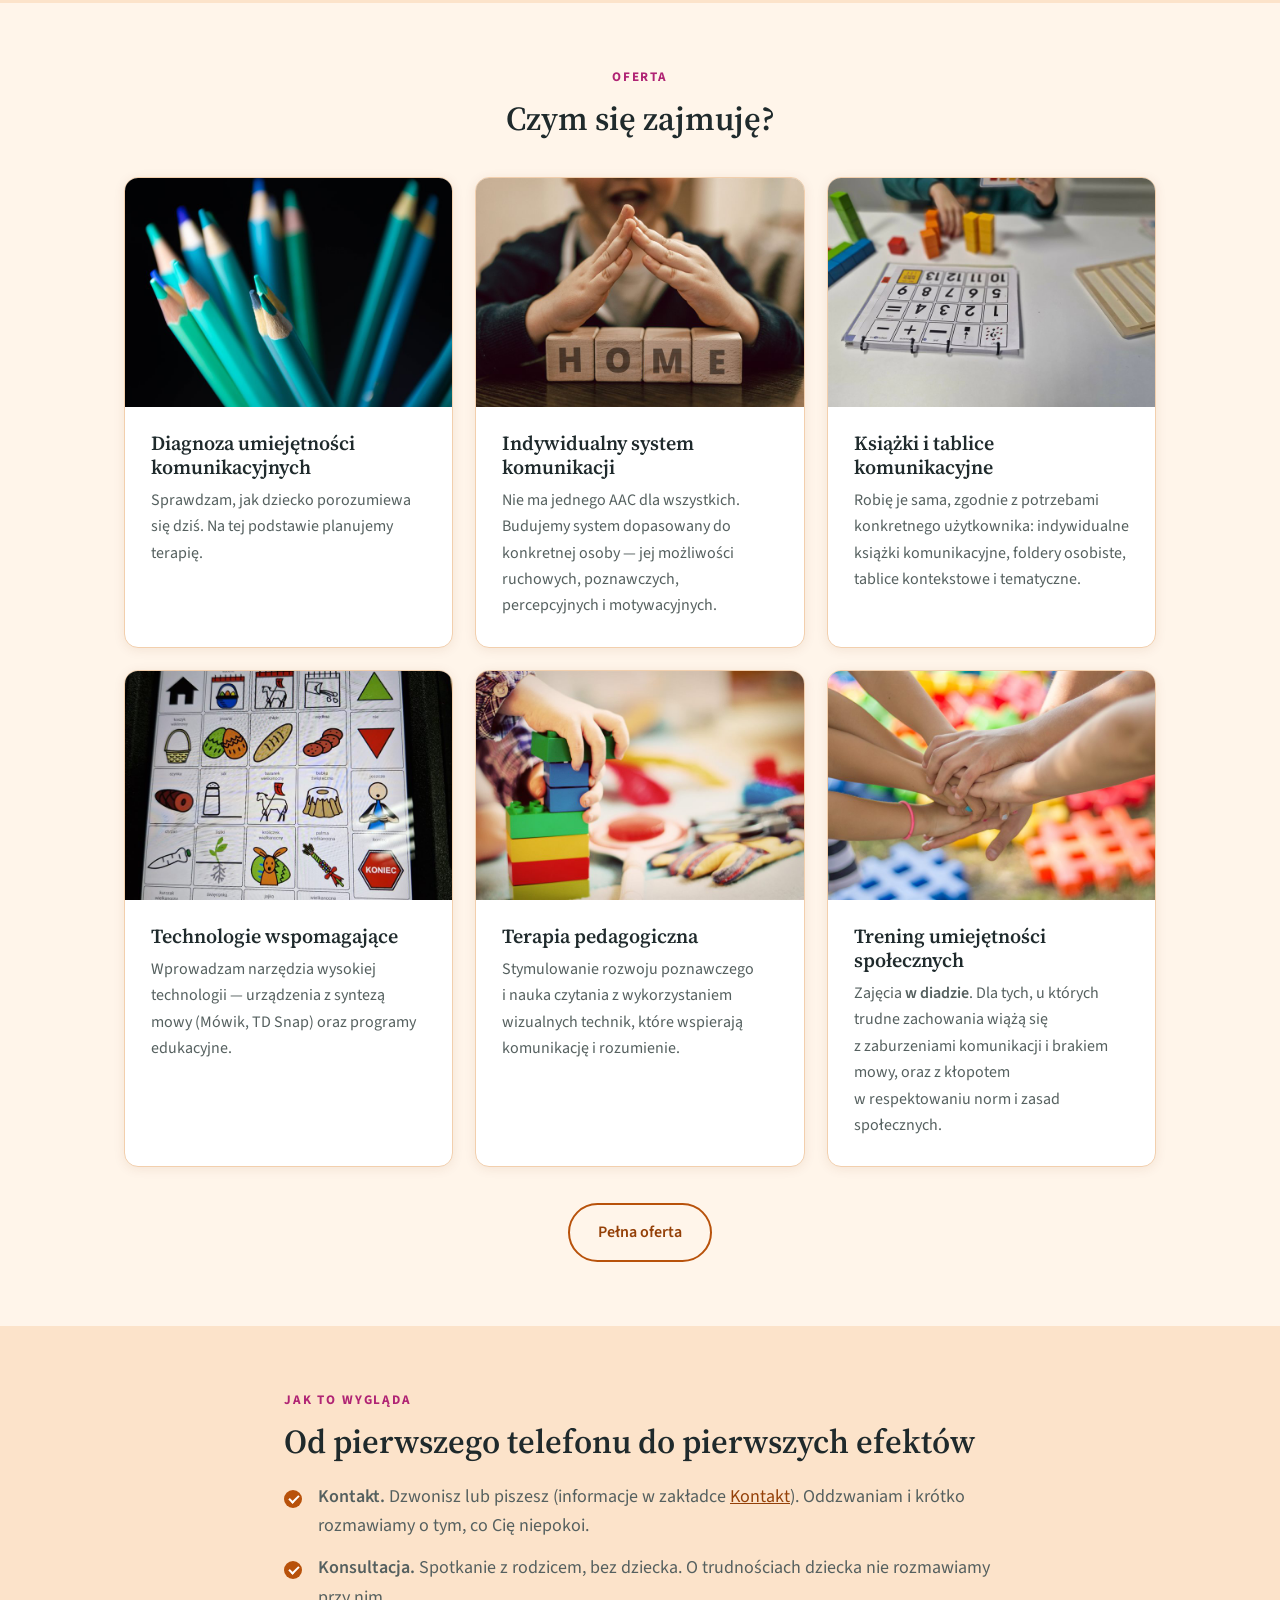
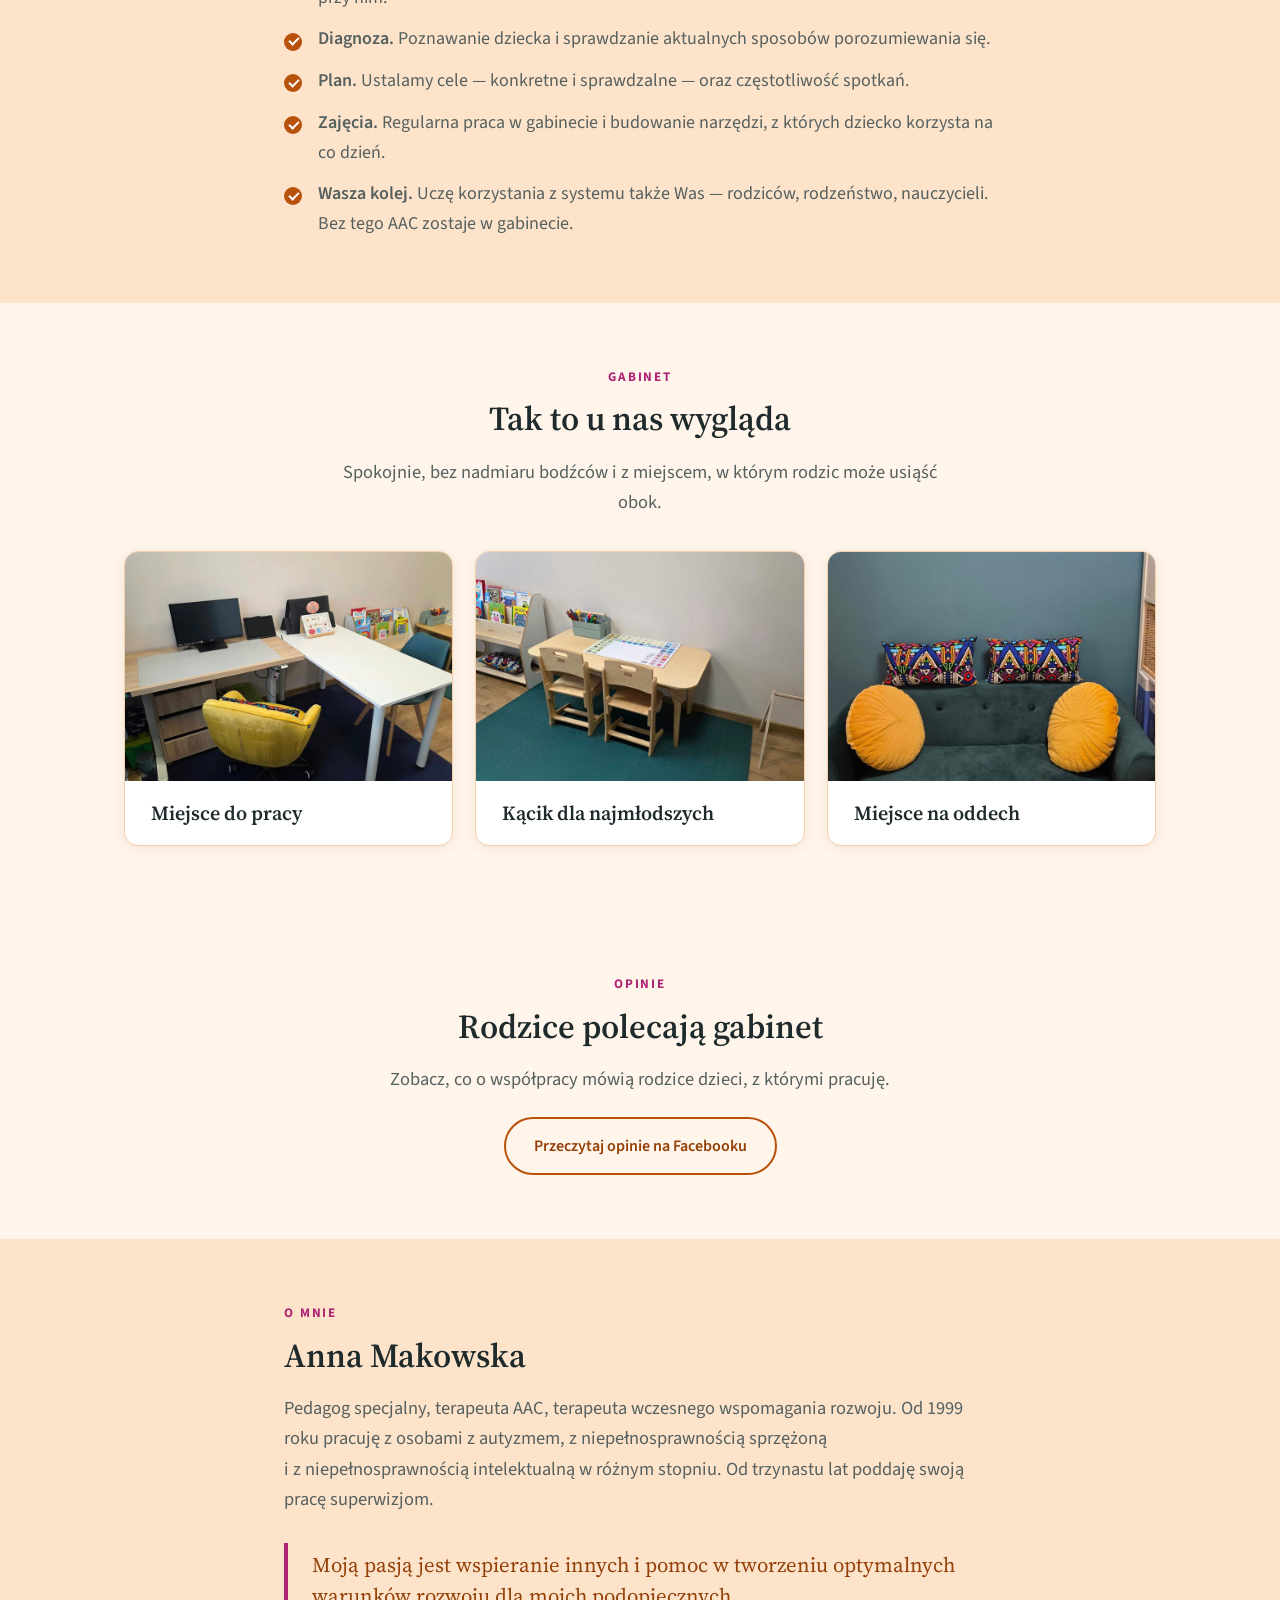
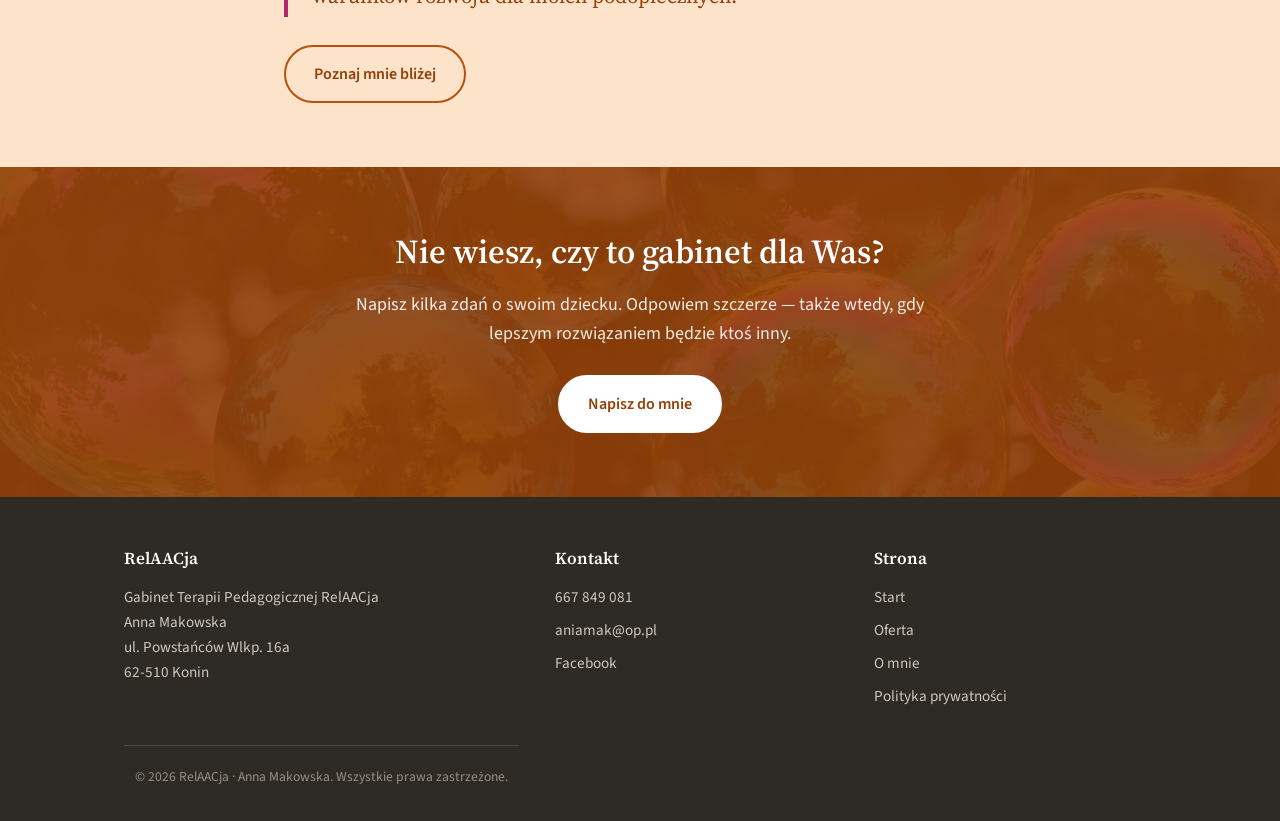
==== commit aa38bc5b: "Say Facebook once in the reviews section, not twice The line under the heading and the button beneat" ====
--- a/index.html
+++ b/index.html
@@ -251,7 +251,7 @@
     <p class="nadtytul">Opinie</p>
     <h2>Rodzice polecają gabinet</h2>
     <p class="lead" style="margin-top:12px;">
-      Opinie rodziców znajdziesz na Facebooku.
+      Zobacz, co o&nbsp;współpracy mówią rodzice dzieci, z&nbsp;którymi pracuję.
     </p>
     <p style="margin-top:22px;">
       <a class="btn btn-obrys"
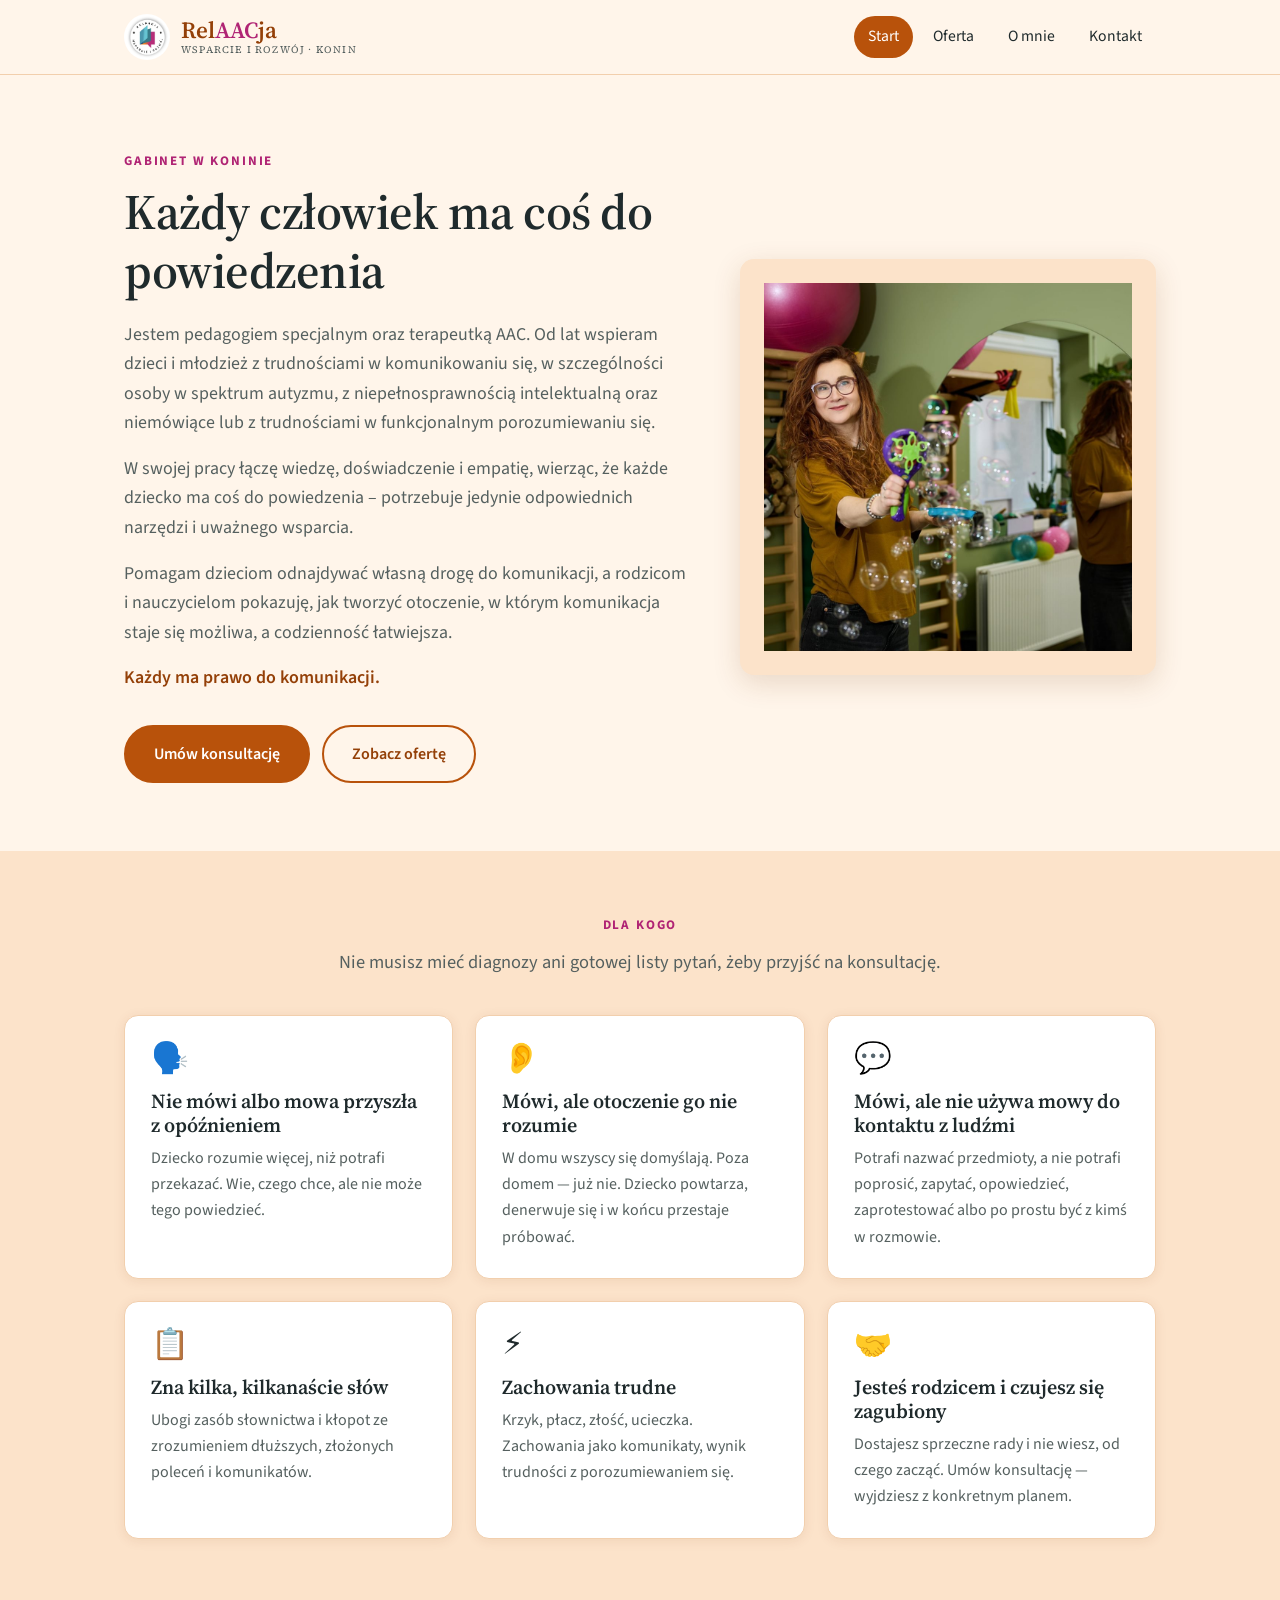
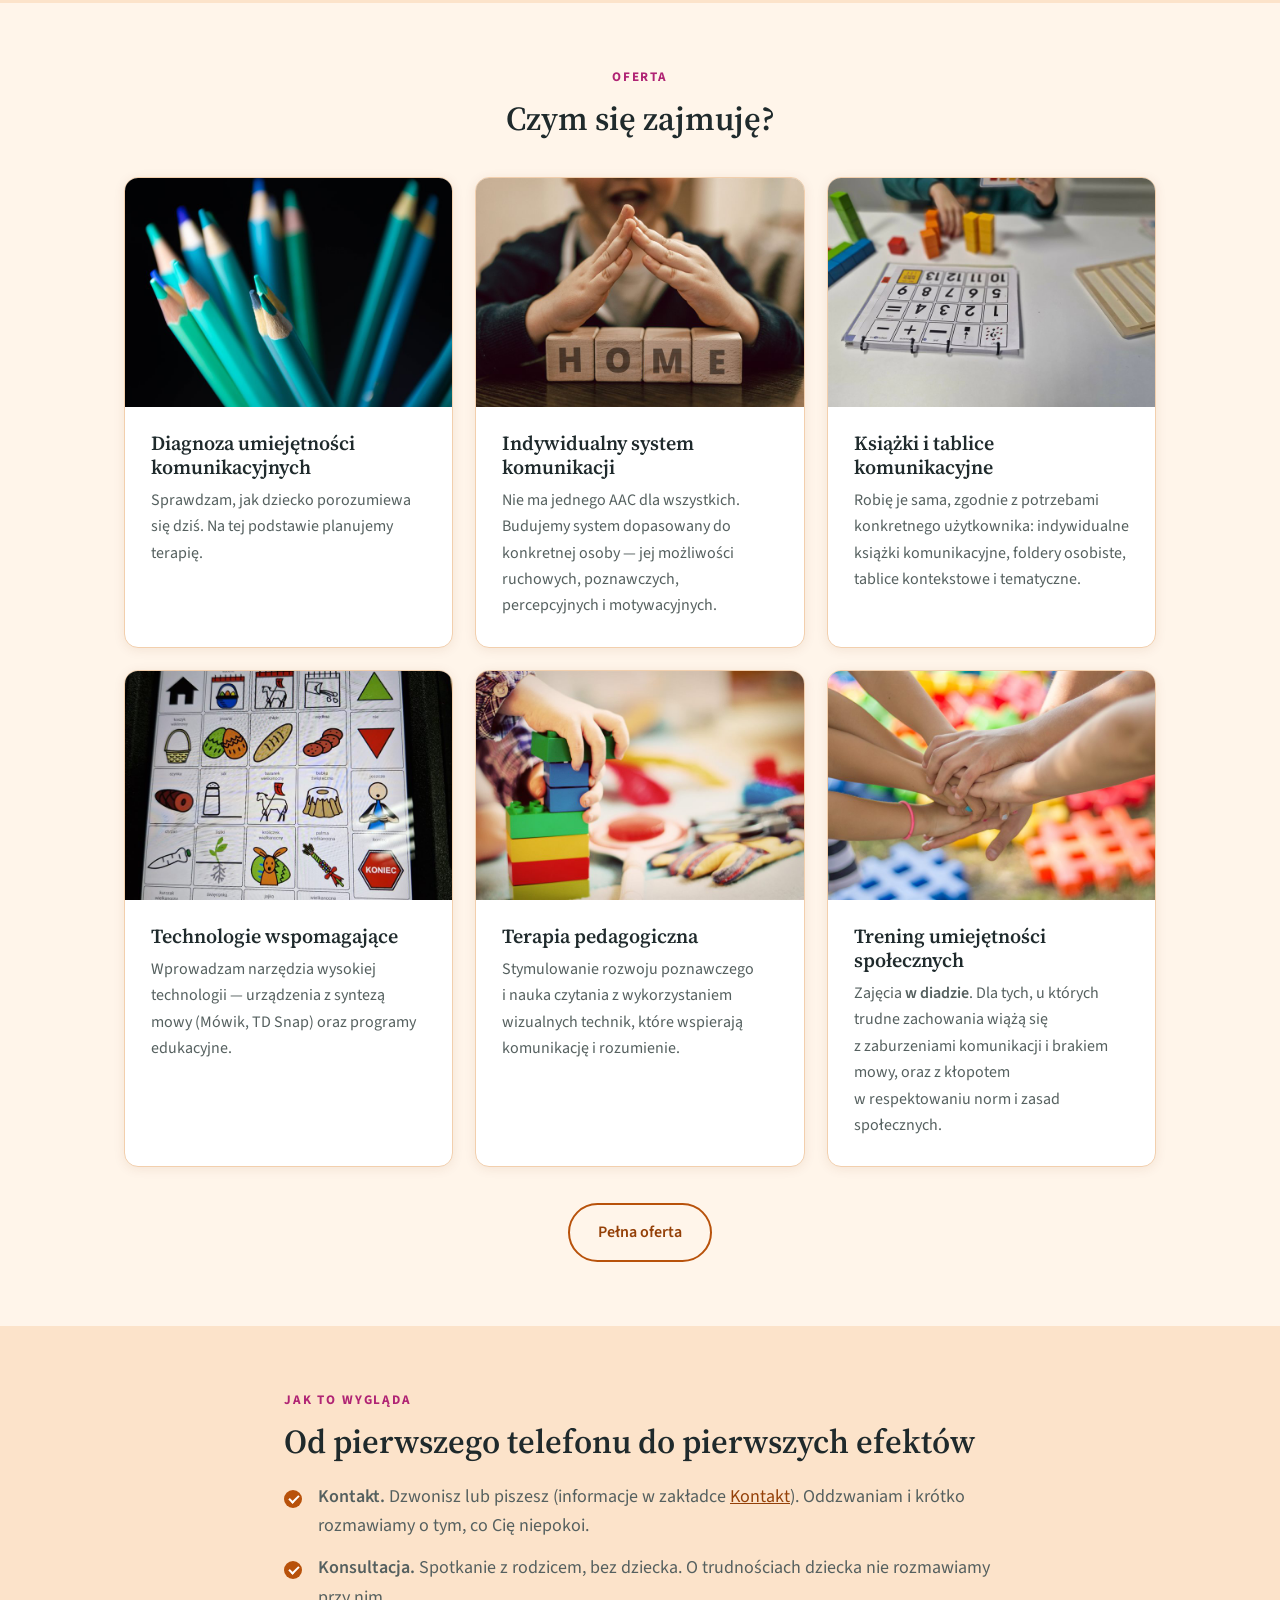
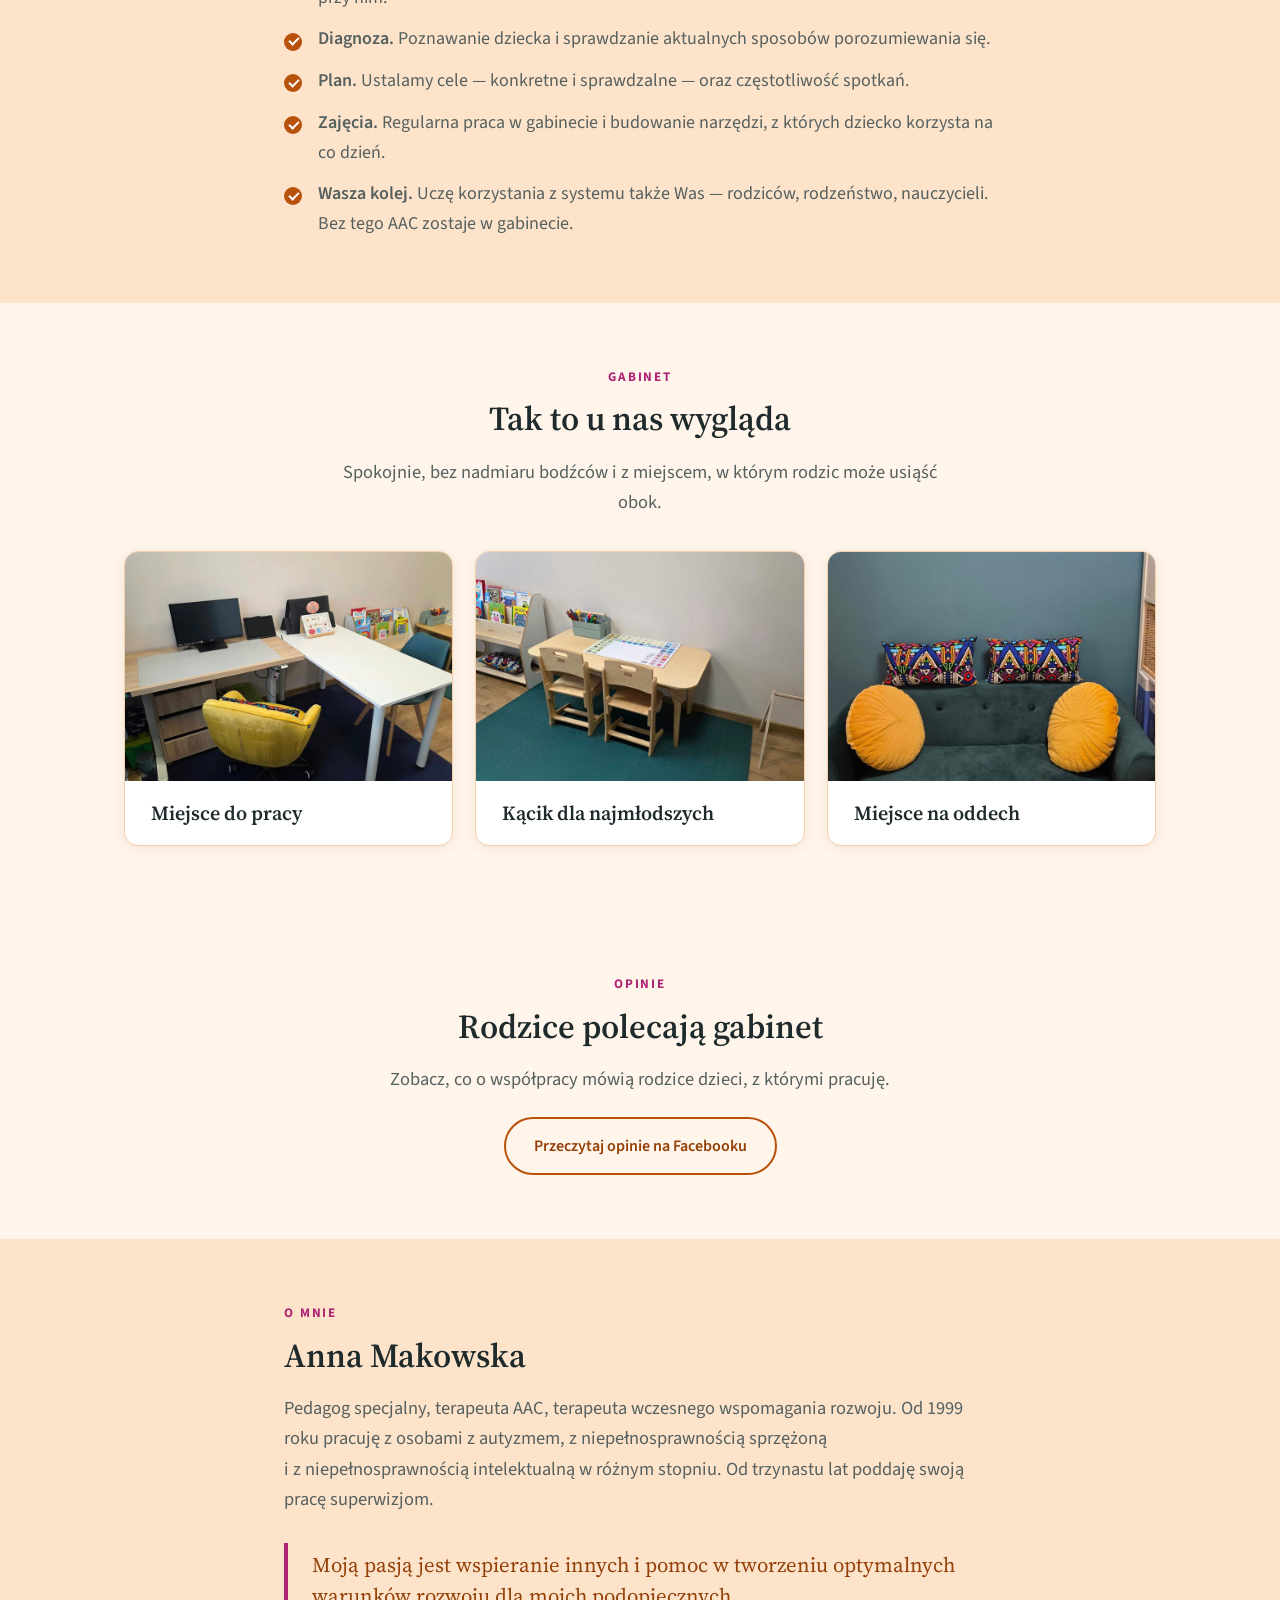
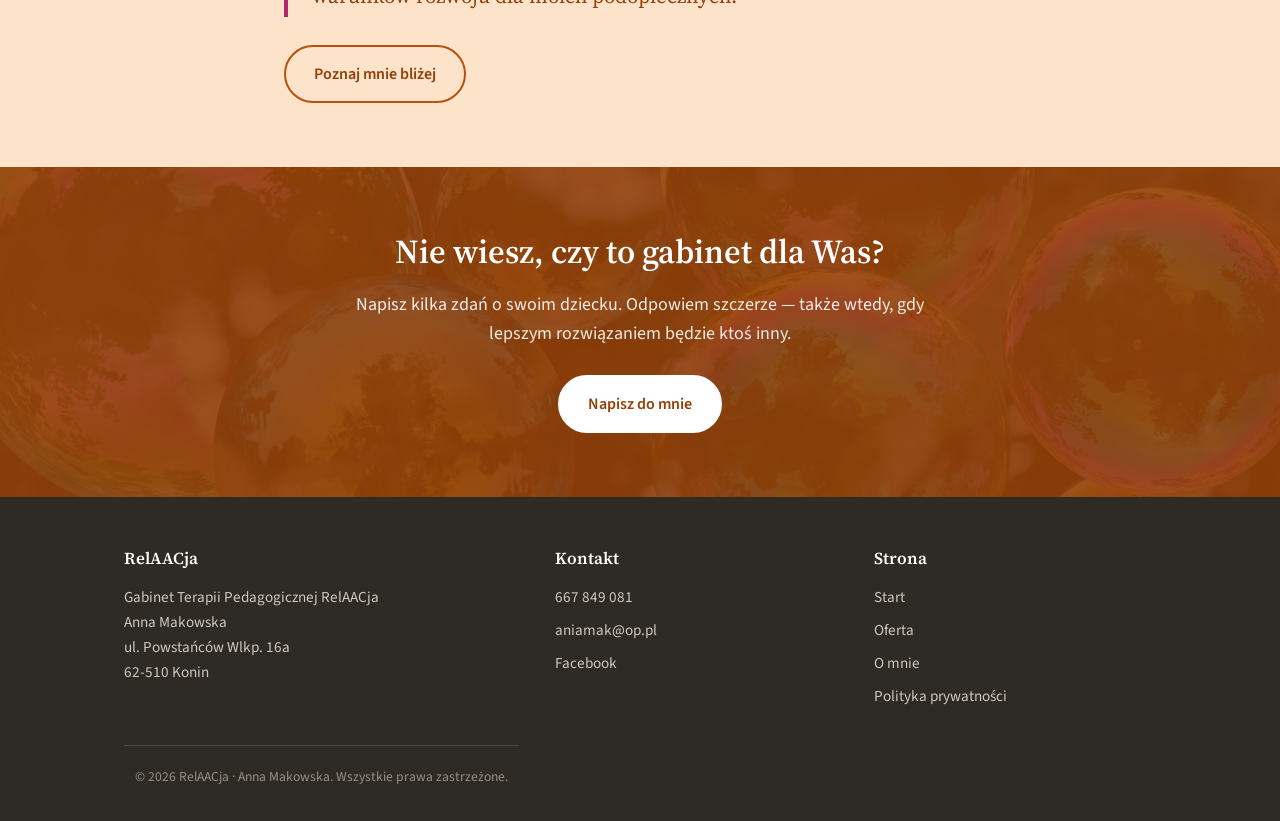
==== commit 567ddc85: "Widen Anna's introduction to children and young people, in her words Co-Authored-By: Claude Opus 5.5" ====
--- a/index.html
+++ b/index.html
@@ -8,9 +8,32 @@
 <link rel="preconnect" href="https://fonts.googleapis.com">
 <link rel="preconnect" href="https://fonts.gstatic.com" crossorigin>
 <link href="https://fonts.googleapis.com/css2?family=Source+Serif+4:wght@400;600;700&family=Source+Sans+3:wght@400;600;700&display=swap" rel="stylesheet">
-<meta name="robots" content="noindex, nofollow">
+<link rel="canonical" href="https://gabinetrelaacja.pl/"> <meta property="og:type" content="website"> <meta property="og:locale" content="pl_PL"> <meta property="og:site_name" content="RelAACja"> <meta property="og:title" content="RelAACja — Anna Makowska | AAC i terapia pedagogiczna, Konin"> <meta property="og:description" content="Gabinet w Koninie. Alternatywne i wspomagające metody komunikacji (AAC), terapia pedagogiczna, wczesne wspomaganie rozwoju. Od 1999 roku pracy z dziećmi i młodzieżą niemówiącą."> <meta property="og:url" content="https://gabinetrelaacja.pl/"> <meta property="og:image" content="https://gabinetrelaacja.pl/zdjecia/udostepnianie.jpg?v=d5a13546"> <meta property="og:image:width" content="1200"> <meta property="og:image:height" content="630">
 <link rel="stylesheet" href="styl.css?v=39fa6bea">
 <link rel="icon" type="image/jpeg" href="zdjecia/logo.jpg?v=5c3c6f18">
+<script type="application/ld+json">
+{
+  "@context": "https://schema.org",
+  "@type": "LocalBusiness",
+  "name": "Gabinet Terapii Pedagogicznej RelAACja",
+  "description": "Terapia pedagogiczna, komunikacja alternatywna i wspomagająca (AAC), wczesne wspomaganie rozwoju.",
+  "url": "https://gabinetrelaacja.pl/",
+  "image": "https://gabinetrelaacja.pl/zdjecia/udostepnianie.jpg?v=d5a13546",
+  "logo": "https://gabinetrelaacja.pl/zdjecia/logo.jpg?v=5c3c6f18",
+  "telephone": "+48667849081",
+  "email": "aniamak@op.pl",
+  "address": {
+    "@type": "PostalAddress",
+    "streetAddress": "ul. Powstańców Wielkopolskich 16a",
+    "postalCode": "62-510",
+    "addressLocality": "Konin",
+    "addressCountry": "PL"
+  },
+  "areaServed": "Konin",
+  "founder": { "@type": "Person", "name": "Anna Makowska", "jobTitle": "Pedagog specjalny, terapeuta AAC" },
+  "sameAs": ["https://www.facebook.com/profile.php?id=100088974345135"]
+}
+</script>
 </head>
 <body>
 
@@ -37,9 +60,9 @@
       <h1>Każdy człowiek ma coś do powiedzenia</h1>
       <p class="wstep">
         Jestem pedagogiem specjalnym oraz terapeutką AAC. Od lat wspieram dzieci
-        z&nbsp;trudnościami w&nbsp;komunikacji, w&nbsp;szczególności dzieci w&nbsp;spektrum autyzmu,
-        z&nbsp;niepełnosprawnością intelektualną oraz dzieci niemówiące lub
-        z&nbsp;trudnościami w&nbsp;funkcjonalnym porozumiewaniu się.
+        i&nbsp;młodzież z&nbsp;trudnościami w&nbsp;komunikowaniu się, w&nbsp;szczególności osoby
+        w&nbsp;spektrum autyzmu, z&nbsp;niepełnosprawnością intelektualną oraz niemówiące
+        lub z&nbsp;trudnościami w&nbsp;funkcjonalnym porozumiewaniu się.
       </p>
       <p class="wstep">
         W&nbsp;swojej pracy łączę wiedzę, doświadczenie i&nbsp;empatię, wierząc, że każde
@@ -324,15 +347,5 @@
   </div>
 </footer>
 
-<script>
-// Formularz ruszy razem z polityka prywatnosci - do tego czasu kierujemy
-// rodzicow na telefon i maila, zeby nikt nie wysylal danych w prozne.
-document.querySelectorAll('form').forEach(function(f){
-  f.addEventListener('submit', function(e){
-    e.preventDefault();
-    alert('Formularz nie jest jeszcze uruchomiony.\n\nProsz\u0119 o kontakt telefoniczny: 667 849 081\nlub mailowy: aniamak@op.pl');
-  });
-});
-</script>
 </body>
 </html>
